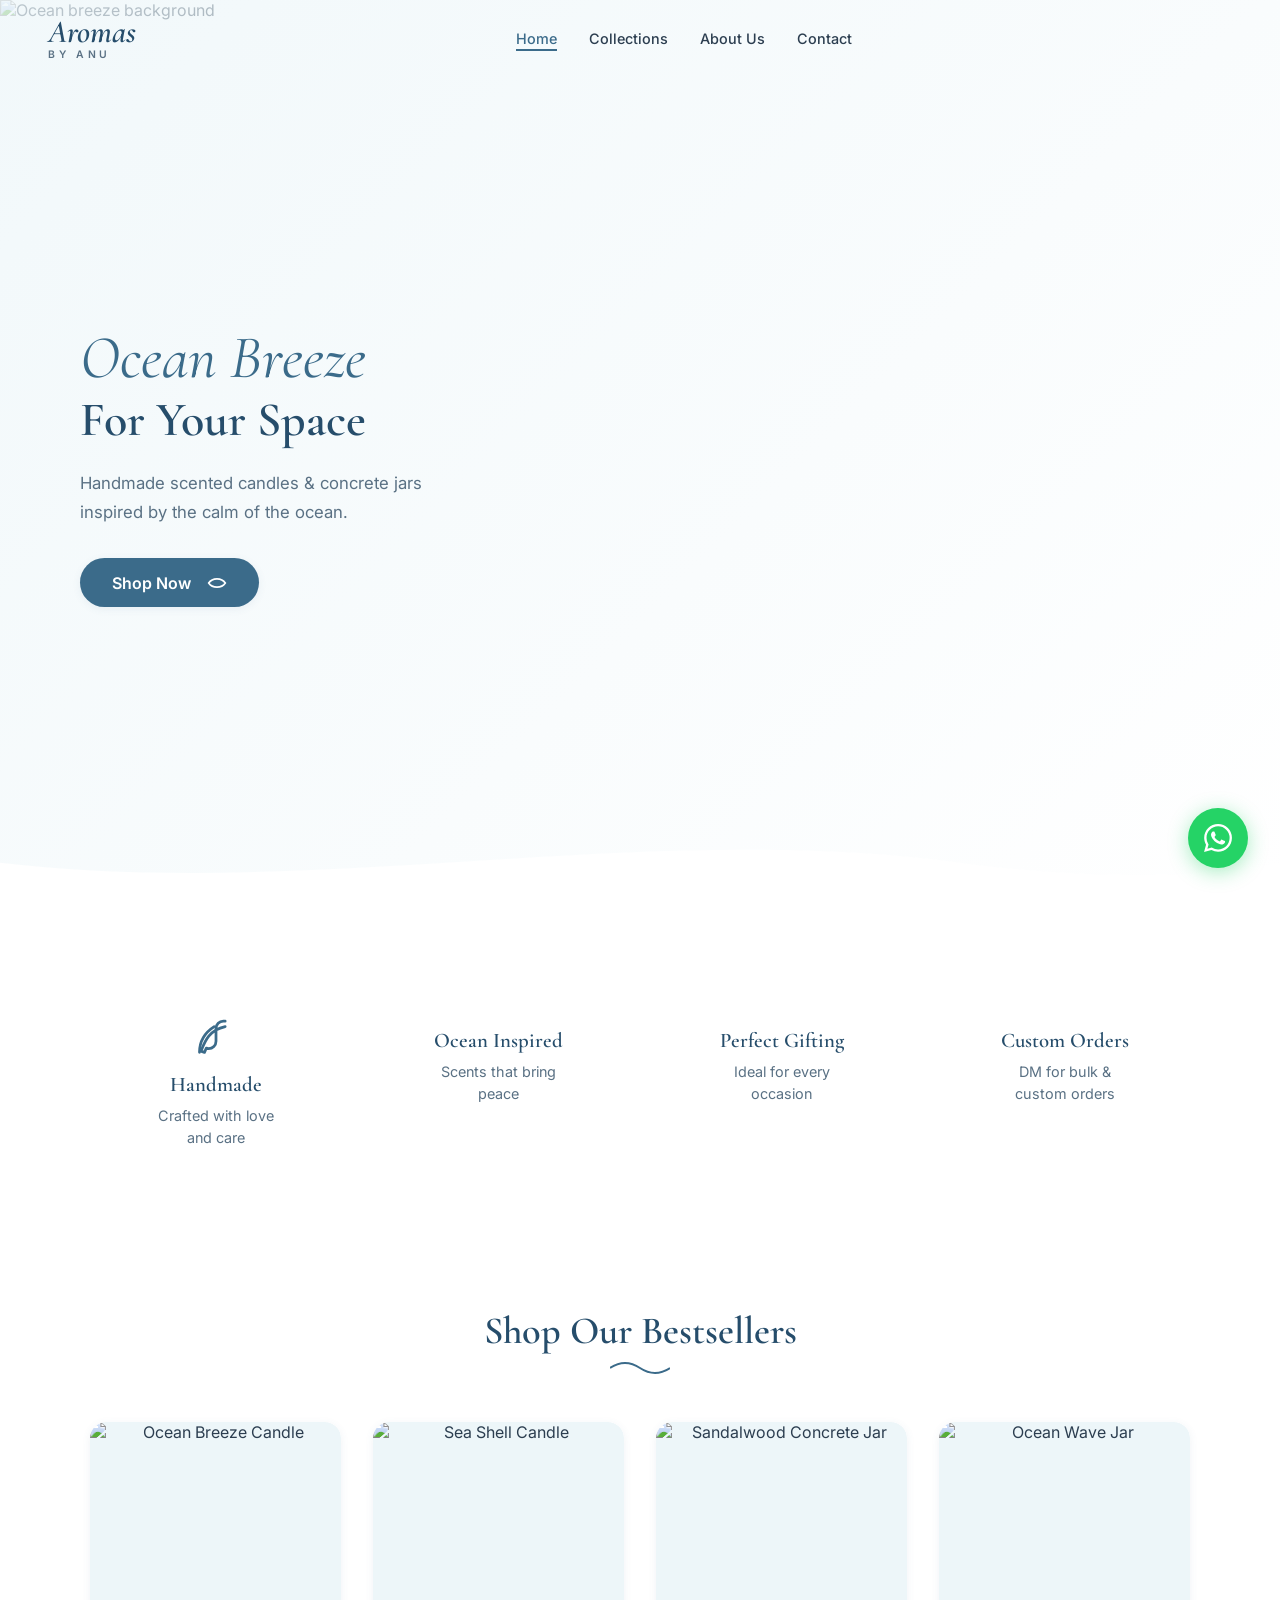
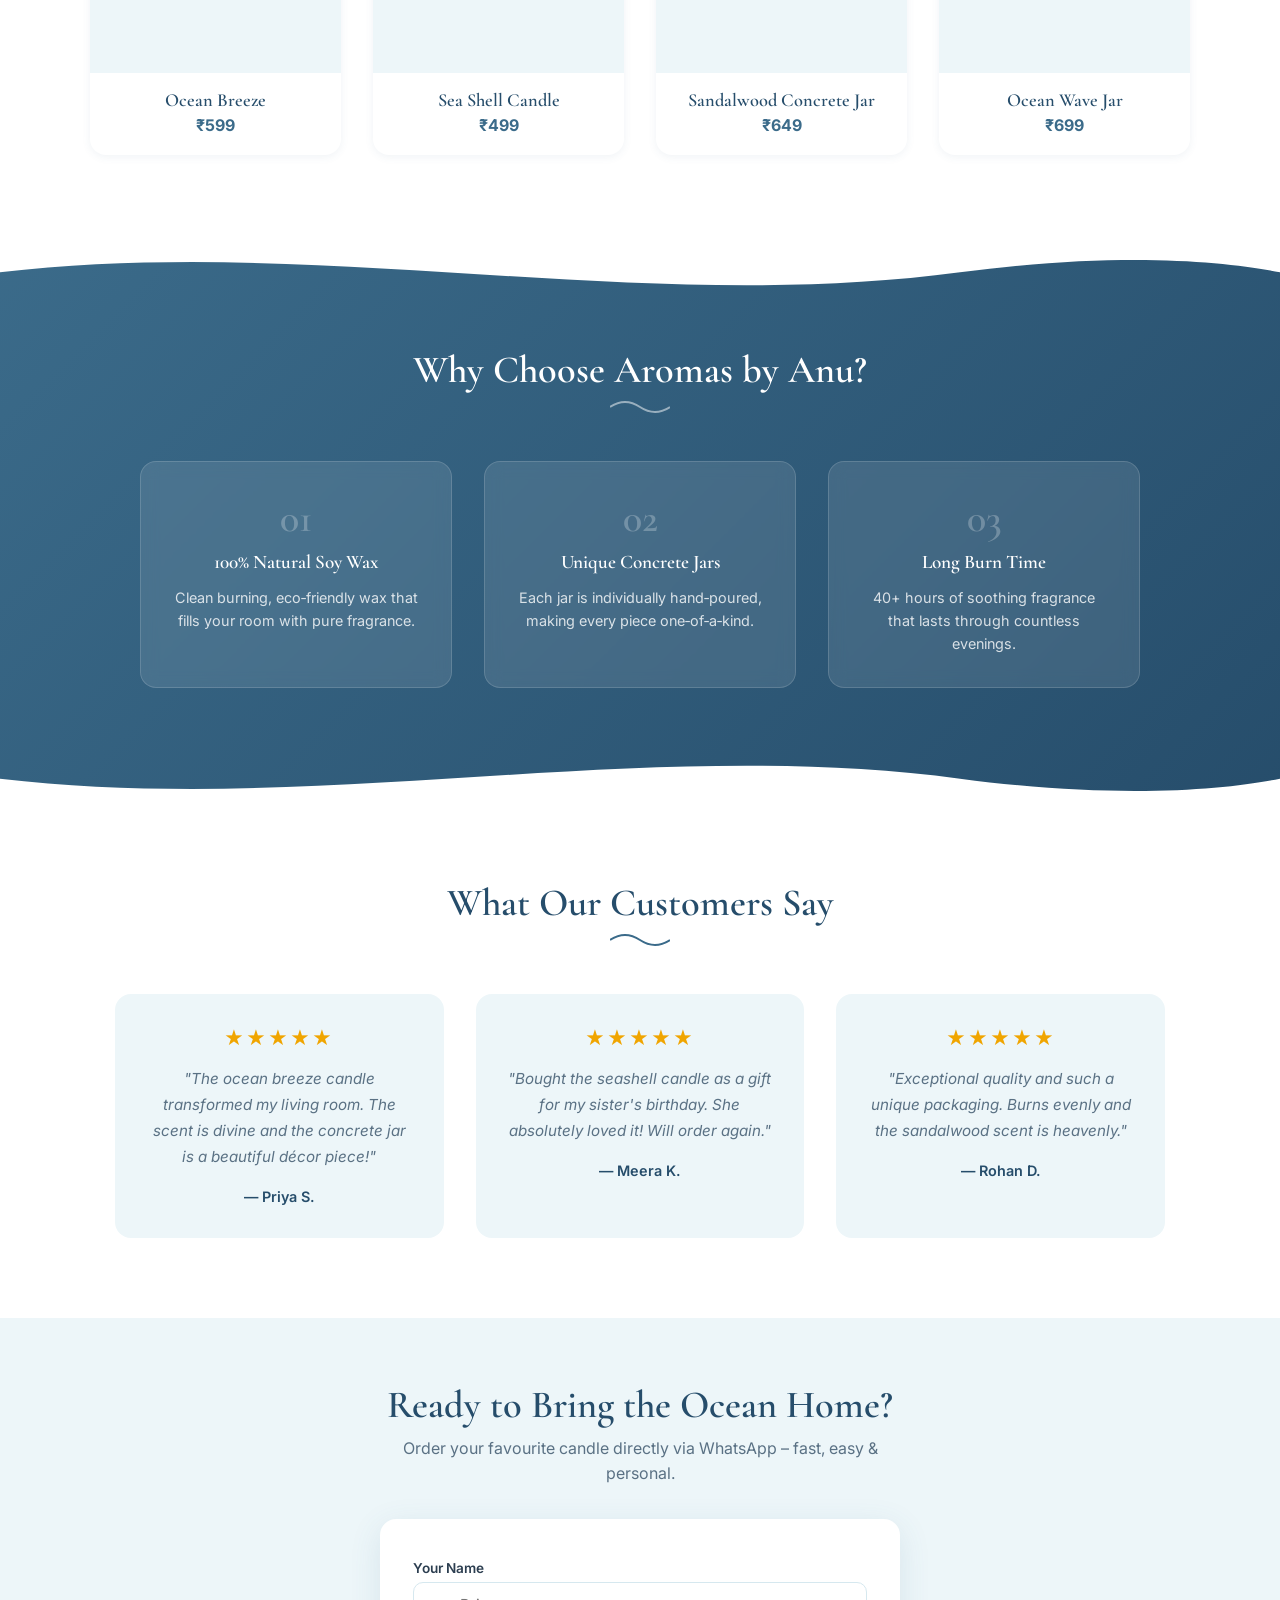
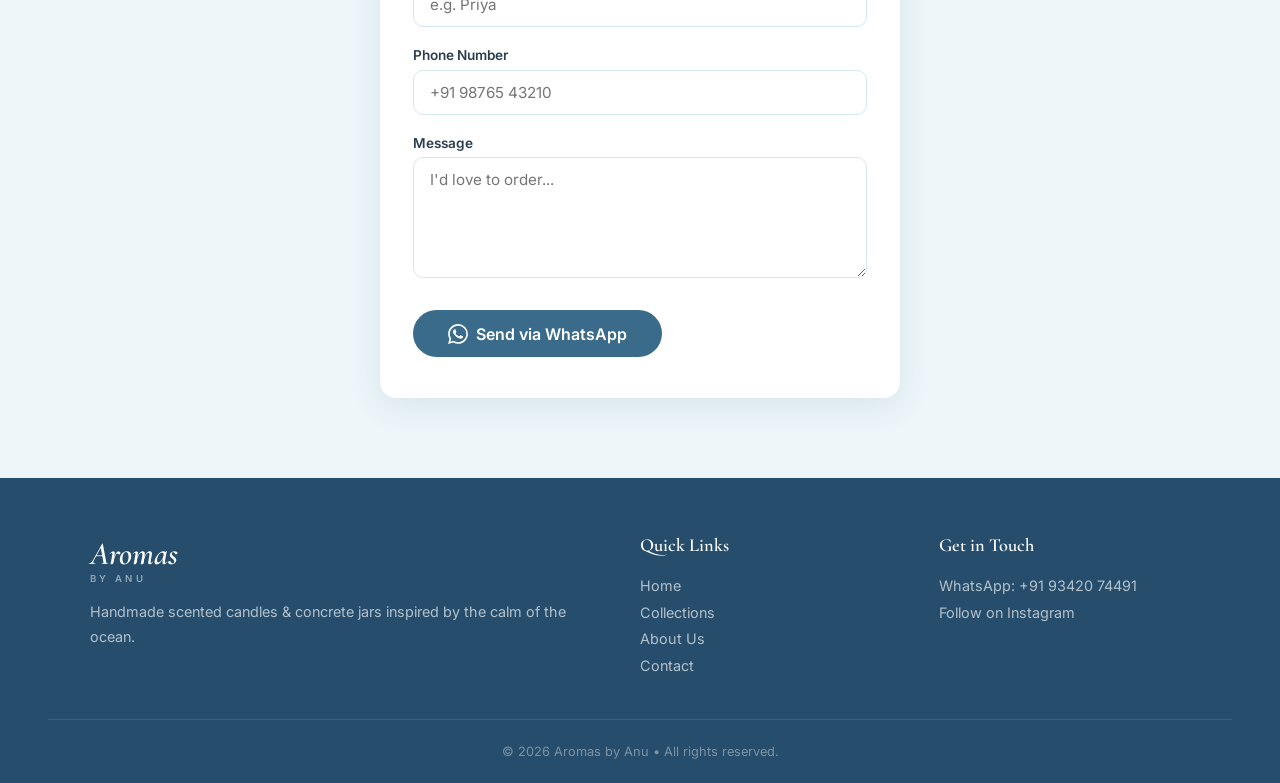
==== index.html @ ce74790a "Add files via upload" ====
<!DOCTYPE html>
<html lang="en">
<head>
  <meta charset="UTF-8" />
  <meta name="viewport" content="width=device-width, initial-scale=1.0" />
  <title>Aromas by Anu – Handmade Ocean‑Inspired Candles</title>
  <meta name="description" content="Handmade scented candles & concrete jars inspired by the calm of the ocean. Order via WhatsApp." />
  <link rel="preconnect" href="https://fonts.googleapis.com" />
  <link rel="preconnect" href="https://fonts.gstatic.com" crossorigin />
  <link href="https://fonts.googleapis.com/css2?family=Cormorant+Garamond:ital,wght@0,400;0,600;1,400;1,600&family=Inter:wght@300;400;500;600;700&display=swap" rel="stylesheet" />
  <link rel="stylesheet" href="styles.css" />
</head>
<body>

  <!-- ===== NAVBAR ===== -->
  <header class="navbar" id="navbar">
    <a href="index.html" class="brand">
      <span class="brand-name">Aromas</span>
      <span class="brand-sub">BY ANU</span>
    </a>
    <nav class="nav-links" id="navLinks">
      <a href="index.html" class="active">Home</a>
      <a href="collection.html">Collections</a>
      <a href="about.html">About Us</a>
      <a href="contact.html">Contact</a>
    </nav>
    <div class="nav-icons">
      <!-- Hamburger -->
      <button class="hamburger" id="hamburger" aria-label="Menu">
        <span></span><span></span><span></span>
      </button>
    </div>
  </header>

  <!-- ===== HERO ===== -->
  <section class="hero" id="hero">
    <div class="hero-bg">
      <img src="images/hero-bg.png" alt="Ocean breeze background" class="hero-bg-img" />
      <div class="hero-overlay"></div>
    </div>
    <div class="hero-content">
      <h1 class="hero-title">
        <span class="hero-script">Ocean Breeze</span>
        <span class="hero-bold">For Your Space</span>
      </h1>
      <p class="hero-subtitle">Handmade scented candles & concrete jars<br />inspired by the calm of the ocean.</p>
      <a href="https://wa.me/919342074491?text=Hi%20Anu!%20I%27d%20like%20to%20order%20candles%20🕯️" target="_blank" rel="noopener" class="btn btn-primary" id="heroShopBtn">
        Shop Now &nbsp;
        <svg width="20" height="20" viewBox="0 0 24 24" fill="none" stroke="currentColor" stroke-width="2"><path d="M2 12c2-3 5-5 10-5s8 2 10 5c-2 3-5 5-10 5s-8-2-10-5z"/></svg>
      </a>
    </div>
    <!-- Wave divider -->
    <div class="wave-divider">
      <svg viewBox="0 0 1440 120" preserveAspectRatio="none">
        <path d="M0,64 C360,120 720,0 1080,64 C1260,96 1380,80 1440,64 L1440,120 L0,120 Z" fill="#fff"/>
      </svg>
    </div>
  </section>

  <!-- ===== FEATURES ===== -->
  <section class="features" id="features">
    <div class="features-grid">
      <div class="feature-card" data-aos>
        <div class="feature-icon">
          <svg width="40" height="40" viewBox="0 0 24 24" fill="none" stroke="var(--color-primary)" stroke-width="1.5"><path d="M12 2C6.48 2 2 6 2 12s4.48 10 10 10 10-4 10-10S17.52 2 12 2z"/><path d="M8 14s1.5 2 4 2 4-2 4-2"/><path d="M9 9h.01M15 9h.01"/></svg>
          <!-- Leaf/handmade icon -->
          <svg width="44" height="44" viewBox="0 0 24 24" fill="none" stroke="var(--color-primary)" stroke-width="1.5" stroke-linecap="round" stroke-linejoin="round"><path d="M17 8C8 10 5.9 16.17 3.82 21.34L5.71 22l1-2.3A4.49 4.49 0 008 20a4 4 0 004-4V9a4 4 0 014-4h1"/><path d="M11 8C4.22 12.38 3 17.91 3 22"/></svg>
        </div>
        <h3>Handmade</h3>
        <p>Crafted with love<br />and care</p>
      </div>
      <div class="feature-card" data-aos>
        <div class="feature-icon">
          <svg width="44" height="44" viewBox="0 0 24 24" fill="none" stroke="var(--color-primary)" stroke-width="1.5" stroke-linecap="round" stroke-linejoin="round"><path d="M2 12h2c2 0 3-1 3-3s1-3 3-3 3 1 3 3-1 3-3 3h-2"/><path d="M22 12h-2c-2 0-3 1-3 3s-1 3-3 3-3-1-3-3 1-3 3-3h2"/></svg>
        </div>
        <h3>Ocean Inspired</h3>
        <p>Scents that bring<br />peace</p>
      </div>
      <div class="feature-card" data-aos>
        <div class="feature-icon">
          <svg width="44" height="44" viewBox="0 0 24 24" fill="none" stroke="var(--color-primary)" stroke-width="1.5" stroke-linecap="round" stroke-linejoin="round"><rect x="3" y="8" width="18" height="14" rx="2"/><path d="M12 8V5a2 2 0 00-2-2h0a2 2 0 00-2 2v0c0 1.1.9 2 2 2h4a2 2 0 002-2v0a2 2 0 00-2-2h0"/><line x1="12" y1="8" x2="12" y2="22"/></svg>
        </div>
        <h3>Perfect Gifting</h3>
        <p>Ideal for every<br />occasion</p>
      </div>
      <div class="feature-card" data-aos>
        <div class="feature-icon">
          <svg width="44" height="44" viewBox="0 0 24 24" fill="none" stroke="var(--color-primary)" stroke-width="1.5" stroke-linecap="round" stroke-linejoin="round"><path d="M20.84 4.61a5.5 5.5 0 00-7.78 0L12 5.67l-1.06-1.06a5.5 5.5 0 00-7.78 7.78l1.06 1.06L12 21.23l7.78-7.78 1.06-1.06a5.5 5.5 0 000-7.78z"/></svg>
        </div>
        <h3>Custom Orders</h3>
        <p>DM for bulk &<br />custom orders</p>
      </div>
    </div>
  </section>

  <!-- ===== BESTSELLERS ===== -->
  <section class="bestsellers" id="bestsellers">
    <h2 class="section-title">Shop Our Bestsellers</h2>
    <div class="section-wave">
      <svg width="60" height="20" viewBox="0 0 60 20"><path d="M0 10 Q15 0 30 10 Q45 20 60 10" fill="none" stroke="var(--color-primary)" stroke-width="2"/></svg>
    </div>
    <div class="products-grid">
      <a href="https://wa.me/919342074491?text=Hi!%20I%27d%20like%20to%20order%20the%20Ocean%20Breeze%20candle%20🌊" target="_blank" rel="noopener" class="product-card" data-aos>
        <div class="product-img-wrap">
          <img src="images/ocean-breeze.png" alt="Ocean Breeze Candle" loading="lazy" />
        </div>
        <h3>Ocean Breeze</h3>
        <p class="product-price">₹599</p>
      </a>
      <a href="https://wa.me/919342074491?text=Hi!%20I%27d%20like%20to%20order%20the%20Sea%20Shell%20Candle%20🐚" target="_blank" rel="noopener" class="product-card" data-aos>
        <div class="product-img-wrap">
          <img src="images/seashell.png" alt="Sea Shell Candle" loading="lazy" />
        </div>
        <h3>Sea Shell Candle</h3>
        <p class="product-price">₹499</p>
      </a>
      <a href="https://wa.me/919342074491?text=Hi!%20I%27d%20like%20to%20order%20the%20Sandalwood%20Concrete%20Jar%20🪵" target="_blank" rel="noopener" class="product-card" data-aos>
        <div class="product-img-wrap">
          <img src="images/sandalwood.png" alt="Sandalwood Concrete Jar" loading="lazy" />
        </div>
        <h3>Sandalwood Concrete Jar</h3>
        <p class="product-price">₹649</p>
      </a>
      <a href="https://wa.me/919342074491?text=Hi!%20I%27d%20like%20to%20order%20the%20Ocean%20Wave%20Jar%20🌀" target="_blank" rel="noopener" class="product-card" data-aos>
        <div class="product-img-wrap">
          <img src="images/ocean-wave.png" alt="Ocean Wave Jar" loading="lazy" />
        </div>
        <h3>Ocean Wave Jar</h3>
        <p class="product-price">₹699</p>
      </a>
    </div>
  </section>

  <!-- ===== WHY CHOOSE US ===== -->
  <section class="why-us" id="whyUs">
    <div class="wave-divider wave-top">
      <svg viewBox="0 0 1440 120" preserveAspectRatio="none">
        <path d="M0,56 C360,0 720,120 1080,56 C1260,24 1380,40 1440,56 L1440,0 L0,0 Z" fill="#fff"/>
      </svg>
    </div>
    <div class="why-us-inner">
      <h2 class="section-title light">Why Choose Aromas by Anu?</h2>
      <div class="section-wave light-wave">
        <svg width="60" height="20" viewBox="0 0 60 20"><path d="M0 10 Q15 0 30 10 Q45 20 60 10" fill="none" stroke="#fff" stroke-width="2"/></svg>
      </div>
      <div class="why-grid">
        <div class="why-card">
          <div class="why-number">01</div>
          <h3>100% Natural Soy Wax</h3>
          <p>Clean burning, eco‑friendly wax that fills your room with pure fragrance.</p>
        </div>
        <div class="why-card">
          <div class="why-number">02</div>
          <h3>Unique Concrete Jars</h3>
          <p>Each jar is individually hand‑poured, making every piece one‑of‑a‑kind.</p>
        </div>
        <div class="why-card">
          <div class="why-number">03</div>
          <h3>Long Burn Time</h3>
          <p>40+ hours of soothing fragrance that lasts through countless evenings.</p>
        </div>
      </div>
    </div>
    <div class="wave-divider wave-bottom">
      <svg viewBox="0 0 1440 120" preserveAspectRatio="none">
        <path d="M0,64 C360,120 720,0 1080,64 C1260,96 1380,80 1440,64 L1440,120 L0,120 Z" fill="#fff"/>
      </svg>
    </div>
  </section>

  <!-- ===== TESTIMONIALS ===== -->
  <section class="testimonials" id="testimonials">
    <h2 class="section-title">What Our Customers Say</h2>
    <div class="section-wave">
      <svg width="60" height="20" viewBox="0 0 60 20"><path d="M0 10 Q15 0 30 10 Q45 20 60 10" fill="none" stroke="var(--color-primary)" stroke-width="2"/></svg>
    </div>
    <div class="testimonials-grid">
      <div class="testimonial-card" data-aos>
        <div class="stars">★★★★★</div>
        <p>"The ocean breeze candle transformed my living room. The scent is divine and the concrete jar is a beautiful décor piece!"</p>
        <span class="reviewer">— Priya S.</span>
      </div>
      <div class="testimonial-card" data-aos>
        <div class="stars">★★★★★</div>
        <p>"Bought the seashell candle as a gift for my sister's birthday. She absolutely loved it! Will order again."</p>
        <span class="reviewer">— Meera K.</span>
      </div>
      <div class="testimonial-card" data-aos>
        <div class="stars">★★★★★</div>
        <p>"Exceptional quality and such a unique packaging. Burns evenly and the sandalwood scent is heavenly."</p>
        <span class="reviewer">— Rohan D.</span>
      </div>
    </div>
  </section>

  <!-- ===== SEND A MESSAGE ===== -->
  <section class="home-contact" id="homeContact">
    <div class="home-contact-inner">
      <div class="home-contact-header">
        <h2 class="section-title">Ready to Bring the Ocean Home?</h2>
        <p class="home-contact-subtitle">Order your favourite candle directly via WhatsApp – fast, easy & personal.</p>
      </div>
      <div class="home-contact-card">
        <form id="homeContactForm" class="home-contact-form">
          <div class="form-group">
            <label for="homeName">Your Name</label>
            <input type="text" id="homeName" placeholder="e.g. Priya" required />
          </div>
          <div class="form-group">
            <label for="homePhone">Phone Number</label>
            <input type="tel" id="homePhone" placeholder="+91 98765 43210" />
          </div>
          <div class="form-group">
            <label for="homeMessage">Message</label>
            <textarea id="homeMessage" placeholder="I'd love to order..." rows="5" required></textarea>
          </div>
          <button type="submit" class="btn btn-send-wa">
            <svg width="20" height="20" viewBox="0 0 24 24" fill="currentColor"><path d="M17.472 14.382c-.297-.149-1.758-.867-2.03-.967-.273-.099-.471-.148-.67.15-.197.297-.767.966-.94 1.164-.173.199-.347.223-.644.075-.297-.15-1.255-.463-2.39-1.475-.883-.788-1.48-1.761-1.653-2.059-.173-.297-.018-.458.13-.606.134-.133.298-.347.446-.52.149-.174.198-.298.298-.497.099-.198.05-.371-.025-.52-.075-.149-.669-1.612-.916-2.207-.242-.579-.487-.5-.669-.51-.173-.008-.371-.01-.57-.01-.198 0-.52.074-.792.372-.272.297-1.04 1.016-1.04 2.479 0 1.462 1.065 2.875 1.213 3.074.149.198 2.096 3.2 5.077 4.487.709.306 1.262.489 1.694.625.712.227 1.36.195 1.871.118.571-.085 1.758-.719 2.006-1.413.248-.694.248-1.289.173-1.413-.074-.124-.272-.198-.57-.347m-5.421 7.403h-.004a9.87 9.87 0 01-5.031-1.378l-.361-.214-3.741.982.998-3.648-.235-.374a9.86 9.86 0 01-1.51-5.26c.001-5.45 4.436-9.884 9.888-9.884 2.64 0 5.122 1.03 6.988 2.898a9.825 9.825 0 012.893 6.994c-.003 5.45-4.437 9.884-9.885 9.884m8.413-18.297A11.815 11.815 0 0012.05 0C5.495 0 .16 5.335.157 11.892c0 2.096.547 4.142 1.588 5.945L.057 24l6.305-1.654a11.882 11.882 0 005.683 1.448h.005c6.554 0 11.89-5.335 11.893-11.893a11.821 11.821 0 00-3.48-8.413z"/></svg>
            Send via WhatsApp
          </button>
        </form>
      </div>
    </div>
  </section>

  <!-- ===== FOOTER ===== -->
  <footer class="site-footer" id="footer">
    <div class="footer-grid">
      <div class="footer-col">
        <span class="footer-brand">Aromas</span>
        <span class="footer-brand-sub">BY ANU</span>
        <p class="footer-about">Handmade scented candles & concrete jars inspired by the calm of the ocean.</p>
      </div>
      <div class="footer-col">
        <h4>Quick Links</h4>
        <a href="index.html">Home</a>
        <a href="collection.html">Collections</a>
        <a href="about.html">About Us</a>
        <a href="contact.html">Contact</a>
      </div>
      <div class="footer-col">
        <h4>Get in Touch</h4>
        <a href="https://wa.me/919342074491" target="_blank" rel="noopener">WhatsApp: +91 93420 74491</a>
        <a href="https://instagram.com/" target="_blank" rel="noopener">Follow on Instagram</a>
      </div>
    </div>
    <div class="footer-bottom">
      <p>© 2026 Aromas by Anu • All rights reserved.</p>
    </div>
  </footer>

  <!-- Floating WhatsApp Button -->
  <a href="https://wa.me/919342074491?text=Hi%20Anu!%20I%27m%20interested%20in%20your%20candles%20🕯️" target="_blank" rel="noopener" class="fab-whatsapp" id="fabWhatsapp" aria-label="Chat on WhatsApp">
    <svg width="28" height="28" viewBox="0 0 24 24" fill="#fff"><path d="M17.472 14.382c-.297-.149-1.758-.867-2.03-.967-.273-.099-.471-.148-.67.15-.197.297-.767.966-.94 1.164-.173.199-.347.223-.644.075-.297-.15-1.255-.463-2.39-1.475-.883-.788-1.48-1.761-1.653-2.059-.173-.297-.018-.458.13-.606.134-.133.298-.347.446-.52.149-.174.198-.298.298-.497.099-.198.05-.371-.025-.52-.075-.149-.669-1.612-.916-2.207-.242-.579-.487-.5-.669-.51-.173-.008-.371-.01-.57-.01-.198 0-.52.074-.792.372-.272.297-1.04 1.016-1.04 2.479 0 1.462 1.065 2.875 1.213 3.074.149.198 2.096 3.2 5.077 4.487.709.306 1.262.489 1.694.625.712.227 1.36.195 1.871.118.571-.085 1.758-.719 2.006-1.413.248-.694.248-1.289.173-1.413-.074-.124-.272-.198-.57-.347m-5.421 7.403h-.004a9.87 9.87 0 01-5.031-1.378l-.361-.214-3.741.982.998-3.648-.235-.374a9.86 9.86 0 01-1.51-5.26c.001-5.45 4.436-9.884 9.888-9.884 2.64 0 5.122 1.03 6.988 2.898a9.825 9.825 0 012.893 6.994c-.003 5.45-4.437 9.884-9.885 9.884m8.413-18.297A11.815 11.815 0 0012.05 0C5.495 0 .16 5.335.157 11.892c0 2.096.547 4.142 1.588 5.945L.057 24l6.305-1.654a11.882 11.882 0 005.683 1.448h.005c6.554 0 11.89-5.335 11.893-11.893a11.821 11.821 0 00-3.48-8.413z"/></svg>
  </a>

  <script src="script.js"></script>
</body>
</html>
---- styles.css ----
/* ============================================================
   Aromas by Anu – Ocean Theme Design System
   ============================================================ */

/* ---------- Google Fonts ---------- */
@import url('https://fonts.googleapis.com/css2?family=Cormorant+Garamond:ital,wght@0,400;0,600;1,400;1,600&family=Inter:wght@300;400;500;600;700&display=swap');

/* ---------- Design Tokens ---------- */
:root {
  --color-primary: #3b6b8a;
  --color-primary-dark: #264d6b;
  --color-accent: #83c5be;
  --color-sand: #edf6f9;
  --color-sand-dark: #d6e8ef;
  --color-text: #2c3e50;
  --color-text-light: #5a7184;
  --color-white: #ffffff;
  --color-whatsapp: #25D366;
  --color-whatsapp-hover: #1ebe5d;
  --glass-bg: rgba(255, 255, 255, 0.75);
  --glass-border: rgba(255, 255, 255, 0.4);
  --shadow-sm: 0 2px 8px rgba(59, 107, 138, 0.08);
  --shadow-md: 0 8px 32px rgba(59, 107, 138, 0.12);
  --shadow-lg: 0 16px 48px rgba(59, 107, 138, 0.18);
  --font-heading: 'Cormorant Garamond', Georgia, serif;
  --font-body: 'Inter', -apple-system, sans-serif;
  --radius: 16px;
  --radius-sm: 10px;
  --transition: 0.35s cubic-bezier(0.4, 0, 0.2, 1);
}

/* ---------- Reset ---------- */
*, *::before, *::after {
  margin: 0;
  padding: 0;
  box-sizing: border-box;
}

html {
  scroll-behavior: smooth;
  font-size: 16px;
}

body {
  font-family: var(--font-body);
  color: var(--color-text);
  background: var(--color-white);
  overflow-x: hidden;
  -webkit-font-smoothing: antialiased;
}

img {
  max-width: 100%;
  display: block;
}

a {
  text-decoration: none;
  color: inherit;
}

/* ---------- Utility ---------- */
.section-title {
  font-family: var(--font-heading);
  font-size: 2.4rem;
  font-weight: 600;
  text-align: center;
  color: var(--color-primary-dark);
  margin-bottom: 0.25rem;
}

.section-title.light {
  color: var(--color-white);
}

.section-wave {
  text-align: center;
  margin-bottom: 2.5rem;
}

/* ---------- Buttons ---------- */
.btn {
  display: inline-flex;
  align-items: center;
  justify-content: center;
  gap: 0.5rem;
  padding: 0.9rem 2rem;
  font-family: var(--font-body);
  font-size: 1rem;
  font-weight: 600;
  border: none;
  border-radius: 50px;
  cursor: pointer;
  transition: var(--transition);
  text-decoration: none;
}

.btn-primary {
  background: var(--color-primary);
  color: var(--color-white);
  box-shadow: var(--shadow-sm);
}

.btn-primary:hover {
  background: var(--color-primary-dark);
  transform: translateY(-2px);
  box-shadow: var(--shadow-md);
}

.btn-whatsapp {
  background: var(--color-whatsapp);
  color: var(--color-white);
  font-size: 1.1rem;
  padding: 1rem 2.5rem;
  box-shadow: 0 4px 20px rgba(37, 211, 102, 0.35);
}

.btn-whatsapp:hover {
  background: var(--color-whatsapp-hover);
  transform: translateY(-3px) scale(1.02);
  box-shadow: 0 8px 30px rgba(37, 211, 102, 0.45);
}

/* ============================================================
   NAVBAR
   ============================================================ */
.navbar {
  position: fixed;
  top: 0;
  left: 0;
  width: 100%;
  z-index: 1000;
  display: flex;
  align-items: center;
  justify-content: space-between;
  padding: 1rem 3rem;
  transition: background 0.4s ease, box-shadow 0.4s ease;
}

.navbar.scrolled {
  background: rgba(255, 255, 255, 0.92);
  backdrop-filter: blur(12px);
  box-shadow: var(--shadow-sm);
}

.brand {
  display: flex;
  flex-direction: column;
  line-height: 1;
}

.brand-name {
  font-family: var(--font-heading);
  font-size: 2rem;
  font-style: italic;
  font-weight: 600;
  color: var(--color-primary-dark);
}

.brand-sub {
  font-family: var(--font-body);
  font-size: 0.65rem;
  letter-spacing: 0.35em;
  font-weight: 600;
  color: var(--color-text-light);
  margin-top: 2px;
}

.nav-links {
  display: flex;
  gap: 2rem;
}

.nav-links a {
  font-size: 0.9rem;
  font-weight: 500;
  color: var(--color-text);
  position: relative;
  transition: color var(--transition);
}

.nav-links a::after {
  content: '';
  position: absolute;
  bottom: -4px;
  left: 0;
  width: 0;
  height: 2px;
  background: var(--color-primary);
  transition: width var(--transition);
}

.nav-links a:hover,
.nav-links a.active {
  color: var(--color-primary);
}

.nav-links a:hover::after,
.nav-links a.active::after {
  width: 100%;
}

.nav-icons {
  display: flex;
  align-items: center;
  gap: 1rem;
}

.nav-icon {
  color: var(--color-text);
  transition: color var(--transition);
}

.nav-icon:hover {
  color: var(--color-whatsapp);
}

/* Hamburger */
.hamburger {
  display: none;
  flex-direction: column;
  gap: 5px;
  background: none;
  border: none;
  cursor: pointer;
  padding: 4px;
}

.hamburger span {
  display: block;
  width: 24px;
  height: 2px;
  background: var(--color-text);
  border-radius: 2px;
  transition: var(--transition);
}

/* ============================================================
   HERO
   ============================================================ */
.hero {
  position: relative;
  width: 100%;
  min-height: 100vh;
  display: flex;
  align-items: center;
  overflow: hidden;
}

.hero-bg {
  position: absolute;
  inset: 0;
  z-index: 0;
}

.hero-bg-img {
  width: 100%;
  height: 100%;
  object-fit: cover;
  object-position: center;
}

.hero-overlay {
  position: absolute;
  inset: 0;
  background: linear-gradient(
    135deg,
    rgba(237, 246, 249, 0.75) 0%,
    rgba(237, 246, 249, 0.4) 50%,
    rgba(255, 255, 255, 0.1) 100%
  );
}

.hero-content {
  position: relative;
  z-index: 2;
  padding: 6rem 3rem 4rem 5rem;
  max-width: 600px;
  animation: heroFadeIn 1.2s ease-out;
}

.hero-title {
  display: flex;
  flex-direction: column;
  margin-bottom: 1.25rem;
}

.hero-script {
  font-family: var(--font-heading);
  font-style: italic;
  font-weight: 400;
  font-size: 3.8rem;
  color: var(--color-primary);
  line-height: 1.1;
}

.hero-bold {
  font-family: var(--font-heading);
  font-weight: 600;
  font-size: 3rem;
  color: var(--color-primary-dark);
  line-height: 1.2;
}

.hero-subtitle {
  font-size: 1.05rem;
  color: var(--color-text-light);
  line-height: 1.7;
  margin-bottom: 2rem;
}

/* Wave Divider */
.wave-divider {
  position: absolute;
  bottom: 0;
  left: 0;
  width: 100%;
  line-height: 0;
  z-index: 3;
}

.wave-divider svg {
  width: 100%;
  height: 80px;
}

/* ============================================================
   FEATURES
   ============================================================ */
.features {
  padding: 5rem 2rem 4rem;
  background: var(--color-white);
}

.features-grid {
  display: grid;
  grid-template-columns: repeat(4, 1fr);
  gap: 2rem;
  max-width: 1100px;
  margin: 0 auto;
}

.feature-card {
  text-align: center;
  padding: 2rem 1.5rem;
  border-radius: var(--radius);
  transition: var(--transition);
  opacity: 0;
  transform: translateY(30px);
}

.feature-card.visible {
  opacity: 1;
  transform: translateY(0);
}

.feature-card:hover {
  background: var(--color-sand);
  box-shadow: var(--shadow-sm);
  transform: translateY(-4px);
}

.feature-icon {
  margin-bottom: 1rem;
  display: flex;
  justify-content: center;
}

.feature-icon svg:first-child {
  display: none;
}

.feature-card h3 {
  font-family: var(--font-heading);
  font-size: 1.3rem;
  font-weight: 600;
  color: var(--color-primary-dark);
  margin-bottom: 0.5rem;
}

.feature-card p {
  font-size: 0.9rem;
  color: var(--color-text-light);
  line-height: 1.5;
}

/* ============================================================
   BESTSELLERS
   ============================================================ */
.bestsellers {
  padding: 4rem 2rem 5rem;
  background: var(--color-white);
}

.products-grid {
  display: grid;
  grid-template-columns: repeat(4, 1fr);
  gap: 2rem;
  max-width: 1100px;
  margin: 0 auto;
}

.product-card {
  background: var(--color-white);
  border-radius: var(--radius);
  overflow: hidden;
  box-shadow: var(--shadow-sm);
  transition: var(--transition);
  text-align: center;
  display: block;
  opacity: 0;
  transform: translateY(30px);
}

.product-card.visible {
  opacity: 1;
  transform: translateY(0);
}

.product-card:hover {
  transform: translateY(-8px);
  box-shadow: var(--shadow-lg);
}

.product-img-wrap {
  width: 100%;
  aspect-ratio: 1;
  overflow: hidden;
  background: var(--color-sand);
  border-radius: var(--radius) var(--radius) 0 0;
}

.product-img-wrap img {
  width: 100%;
  height: 100%;
  object-fit: cover;
  transition: transform 0.5s ease;
}

.product-card:hover .product-img-wrap img {
  transform: scale(1.08);
}

.product-card h3 {
  font-family: var(--font-heading);
  font-size: 1.15rem;
  font-weight: 600;
  color: var(--color-primary-dark);
  padding: 1rem 0.75rem 0.25rem;
}

.product-price {
  font-size: 1rem;
  font-weight: 700;
  color: var(--color-primary);
  padding-bottom: 1.25rem;
}

/* ============================================================
   WHY CHOOSE US
   ============================================================ */
.why-us {
  position: relative;
  background: linear-gradient(135deg, var(--color-primary) 0%, var(--color-primary-dark) 100%);
  padding: 0;
}

.wave-top svg,
.wave-bottom svg {
  width: 100%;
  height: 80px;
}

.wave-top {
  position: relative;
  line-height: 0;
}

.wave-bottom {
  position: relative;
  line-height: 0;
}

.why-us-inner {
  padding: 2rem 2rem 3rem;
}

.light-wave svg path {
  stroke: rgba(255, 255, 255, 0.5);
}

.why-grid {
  display: grid;
  grid-template-columns: repeat(3, 1fr);
  gap: 2rem;
  max-width: 1000px;
  margin: 0 auto;
}

.why-card {
  background: rgba(255, 255, 255, 0.1);
  backdrop-filter: blur(8px);
  border: 1px solid rgba(255, 255, 255, 0.15);
  border-radius: var(--radius);
  padding: 2rem;
  text-align: center;
  transition: var(--transition);
}

.why-card:hover {
  background: rgba(255, 255, 255, 0.18);
  transform: translateY(-4px);
}

.why-number {
  font-family: var(--font-heading);
  font-size: 2.5rem;
  font-weight: 600;
  color: rgba(255, 255, 255, 0.25);
  margin-bottom: 0.5rem;
}

.why-card h3 {
  font-family: var(--font-heading);
  font-size: 1.2rem;
  font-weight: 600;
  color: var(--color-white);
  margin-bottom: 0.75rem;
}

.why-card p {
  font-size: 0.9rem;
  color: rgba(255, 255, 255, 0.8);
  line-height: 1.6;
}

/* ============================================================
   TESTIMONIALS
   ============================================================ */
.testimonials {
  padding: 4rem 2rem 5rem;
  background: var(--color-white);
}

.testimonials-grid {
  display: grid;
  grid-template-columns: repeat(3, 1fr);
  gap: 2rem;
  max-width: 1050px;
  margin: 0 auto;
}

.testimonial-card {
  background: var(--color-sand);
  border-radius: var(--radius);
  padding: 2rem;
  text-align: center;
  transition: var(--transition);
  opacity: 0;
  transform: translateY(30px);
}

.testimonial-card.visible {
  opacity: 1;
  transform: translateY(0);
}

.testimonial-card:hover {
  box-shadow: var(--shadow-md);
  transform: translateY(-4px);
}

.stars {
  color: #f0a500;
  font-size: 1.2rem;
  margin-bottom: 1rem;
  letter-spacing: 2px;
}

.testimonial-card p {
  font-size: 0.95rem;
  color: var(--color-text-light);
  line-height: 1.7;
  font-style: italic;
  margin-bottom: 1rem;
}

.reviewer {
  font-weight: 600;
  color: var(--color-primary-dark);
  font-size: 0.9rem;
}

/* ============================================================
   HOME CONTACT (Send a Message)
   ============================================================ */
.home-contact {
  padding: 4rem 2rem 5rem;
  background: var(--color-sand);
}

.home-contact-inner {
  max-width: 520px;
  margin: 0 auto;
}

.home-contact-card {
  background: var(--color-white);
  border-radius: var(--radius);
  padding: 2.5rem 2rem;
  box-shadow: var(--shadow-md);
  border: 1px solid var(--glass-border);
}

.home-contact-header {
  text-align: center;
  margin-bottom: 2rem;
}

.home-contact-header .section-title {
  margin-bottom: 0.5rem;
}

.home-contact-subtitle {
  font-size: 1rem;
  color: var(--color-text-light);
  line-height: 1.6;
}

.home-contact-form .form-group {
  margin-bottom: 1.25rem;
}

.home-contact-form .form-group label {
  display: block;
  font-size: 0.85rem;
  font-weight: 600;
  color: var(--color-text);
  margin-bottom: 0.4rem;
}

.home-contact-form .form-group input,
.home-contact-form .form-group textarea {
  width: 100%;
  padding: 0.75rem 1rem;
  border: 1px solid var(--color-sand-dark);
  border-radius: var(--radius-sm);
  font-family: var(--font-body);
  font-size: 0.95rem;
  background: var(--color-white);
  transition: border var(--transition);
  outline: none;
}

.home-contact-form .form-group input:focus,
.home-contact-form .form-group textarea:focus {
  border-color: var(--color-primary);
}

.home-contact-form .form-group textarea {
  resize: vertical;
  min-height: 120px;
}

.btn-send-wa {
  display: inline-flex;
  align-items: center;
  justify-content: center;
  gap: 0.5rem;
  background: var(--color-primary);
  color: var(--color-white);
  font-size: 1rem;
  font-weight: 600;
  padding: 0.85rem 2.2rem;
  border: none;
  border-radius: 50px;
  cursor: pointer;
  transition: var(--transition);
  margin-top: 0.5rem;
}

.btn-send-wa:hover {
  background: var(--color-primary-dark);
  transform: translateY(-2px);
  box-shadow: var(--shadow-md);
}

.btn-send-wa svg {
  flex-shrink: 0;
}

/* ============================================================
   CTA BANNER
   ============================================================ */
.cta-banner {
  background: linear-gradient(135deg, var(--color-sand) 0%, var(--color-sand-dark) 100%);
  padding: 5rem 2rem;
  text-align: center;
}

.cta-content h2 {
  font-family: var(--font-heading);
  font-size: 2.5rem;
  font-weight: 600;
  color: var(--color-primary-dark);
  margin-bottom: 0.75rem;
}

.cta-content p {
  font-size: 1.1rem;
  color: var(--color-text-light);
  margin-bottom: 2rem;
}

/* ============================================================
   FOOTER
   ============================================================ */
.site-footer {
  background: var(--color-primary-dark);
  color: rgba(255, 255, 255, 0.85);
  padding: 3.5rem 3rem 1.5rem;
}

.footer-grid {
  display: grid;
  grid-template-columns: 2fr 1fr 1fr;
  gap: 3rem;
  max-width: 1100px;
  margin: 0 auto 2.5rem;
}

.footer-brand {
  font-family: var(--font-heading);
  font-size: 2rem;
  font-style: italic;
  font-weight: 600;
  color: var(--color-white);
  display: block;
}

.footer-brand-sub {
  font-size: 0.6rem;
  letter-spacing: 0.35em;
  font-weight: 600;
  color: rgba(255, 255, 255, 0.5);
  display: block;
  margin-bottom: 1rem;
}

.footer-about {
  font-size: 0.9rem;
  line-height: 1.7;
  color: rgba(255, 255, 255, 0.65);
}

.footer-col h4 {
  font-family: var(--font-heading);
  font-size: 1.15rem;
  font-weight: 600;
  color: var(--color-white);
  margin-bottom: 1rem;
}

.footer-col a {
  display: block;
  font-size: 0.9rem;
  color: rgba(255, 255, 255, 0.65);
  padding: 0.3rem 0;
  transition: color var(--transition);
}

.footer-col a:hover {
  color: var(--color-accent);
}

.footer-bottom {
  border-top: 1px solid rgba(255, 255, 255, 0.1);
  padding-top: 1.5rem;
  text-align: center;
  font-size: 0.8rem;
  color: rgba(255, 255, 255, 0.4);
}

/* ============================================================
   FLOATING WHATSAPP
   ============================================================ */
.fab-whatsapp {
  position: fixed;
  bottom: 2rem;
  right: 2rem;
  width: 60px;
  height: 60px;
  border-radius: 50%;
  background: var(--color-whatsapp);
  display: flex;
  align-items: center;
  justify-content: center;
  box-shadow: 0 4px 20px rgba(37, 211, 102, 0.4);
  z-index: 999;
  transition: var(--transition);
  animation: fabPulse 2s infinite;
}

.fab-whatsapp:hover {
  transform: scale(1.1);
  box-shadow: 0 6px 28px rgba(37, 211, 102, 0.55);
}

@keyframes fabPulse {
  0%, 100% { box-shadow: 0 4px 20px rgba(37, 211, 102, 0.4); }
  50% { box-shadow: 0 4px 30px rgba(37, 211, 102, 0.7); }
}

/* ============================================================
   ANIMATIONS
   ============================================================ */
@keyframes heroFadeIn {
  from {
    opacity: 0;
    transform: translateY(40px);
  }
  to {
    opacity: 1;
    transform: translateY(0);
  }
}

/* ============================================================
   PAGE-LEVEL STYLES (About, Collection, Contact)
   ============================================================ */
.page-hero {
  position: relative;
  min-height: 50vh;
  display: flex;
  align-items: center;
  justify-content: center;
  text-align: center;
  overflow: hidden;
  background: linear-gradient(135deg, var(--color-sand) 0%, var(--color-sand-dark) 100%);
}

.page-hero-overlay {
  position: absolute;
  inset: 0;
  background: url('images/hero-bg.png') center / cover no-repeat;
  opacity: 0.25;
}

.page-hero-content {
  position: relative;
  z-index: 2;
  padding: 8rem 2rem 4rem;
}

.page-hero-content h1 {
  font-family: var(--font-heading);
  font-size: 3rem;
  font-weight: 600;
  color: var(--color-primary-dark);
  margin-bottom: 0.5rem;
}

.page-hero-content p {
  font-size: 1.1rem;
  color: var(--color-text-light);
}

/* About Page */
.about-section {
  padding: 5rem 2rem;
  max-width: 900px;
  margin: 0 auto;
}

.about-section h2 {
  font-family: var(--font-heading);
  font-size: 2rem;
  font-weight: 600;
  color: var(--color-primary-dark);
  margin-bottom: 1rem;
}

.about-section p {
  font-size: 1rem;
  color: var(--color-text-light);
  line-height: 1.8;
  margin-bottom: 1.5rem;
}

.about-values {
  display: grid;
  grid-template-columns: repeat(3, 1fr);
  gap: 2rem;
  margin-top: 3rem;
}

.about-value-card {
  background: var(--color-sand);
  border-radius: var(--radius);
  padding: 2rem;
  text-align: center;
  transition: var(--transition);
}

.about-value-card:hover {
  box-shadow: var(--shadow-md);
  transform: translateY(-4px);
}

.about-value-card h3 {
  font-family: var(--font-heading);
  font-size: 1.2rem;
  font-weight: 600;
  color: var(--color-primary-dark);
  margin-bottom: 0.5rem;
}

.about-value-card p {
  font-size: 0.9rem;
  color: var(--color-text-light);
  margin-bottom: 0;
}

/* Collection Page */
.collection-section {
  padding: 4rem 2rem 5rem;
  max-width: 1200px;
  margin: 0 auto;
}

.collection-grid {
  display: grid;
  grid-template-columns: repeat(3, 1fr);
  gap: 2.5rem;
}

.collection-card {
  background: var(--color-white);
  border-radius: var(--radius);
  overflow: hidden;
  box-shadow: var(--shadow-sm);
  transition: var(--transition);
  display: block;
}

.collection-card:hover {
  transform: translateY(-8px);
  box-shadow: var(--shadow-lg);
}

.collection-card .product-img-wrap {
  border-radius: var(--radius) var(--radius) 0 0;
}

.collection-card-body {
  padding: 1.5rem;
}

.collection-card-body h3 {
  font-family: var(--font-heading);
  font-size: 1.3rem;
  font-weight: 600;
  color: var(--color-primary-dark);
  margin-bottom: 0.25rem;
}

.collection-card-body .product-price {
  margin-bottom: 0.5rem;
}

.collection-card-body p {
  font-size: 0.88rem;
  color: var(--color-text-light);
  line-height: 1.6;
  margin-bottom: 1rem;
}

.btn-order {
  display: inline-flex;
  align-items: center;
  gap: 0.4rem;
  background: var(--color-whatsapp);
  color: var(--color-white);
  font-size: 0.85rem;
  font-weight: 600;
  padding: 0.6rem 1.4rem;
  border-radius: 50px;
  transition: var(--transition);
}

.btn-order:hover {
  background: var(--color-whatsapp-hover);
  transform: translateY(-2px);
}

/* Contact Page */
.contact-section {
  padding: 4rem 2rem 5rem;
  max-width: 900px;
  margin: 0 auto;
}

.contact-grid {
  display: grid;
  grid-template-columns: 1fr 1fr;
  gap: 3rem;
  margin-top: 2rem;
}

.contact-info h3 {
  font-family: var(--font-heading);
  font-size: 1.4rem;
  font-weight: 600;
  color: var(--color-primary-dark);
  margin-bottom: 1rem;
}

.contact-info p {
  font-size: 0.95rem;
  color: var(--color-text-light);
  line-height: 1.8;
  margin-bottom: 1.5rem;
}

.contact-item {
  display: flex;
  align-items: center;
  gap: 0.75rem;
  margin-bottom: 1.25rem;
  font-size: 0.95rem;
  color: var(--color-text);
}

.contact-item svg {
  flex-shrink: 0;
}

.contact-form {
  background: var(--color-sand);
  border-radius: var(--radius);
  padding: 2rem;
}

.contact-form h3 {
  font-family: var(--font-heading);
  font-size: 1.4rem;
  font-weight: 600;
  color: var(--color-primary-dark);
  margin-bottom: 1.5rem;
}

.form-group {
  margin-bottom: 1.25rem;
}

.form-group label {
  display: block;
  font-size: 0.85rem;
  font-weight: 600;
  color: var(--color-text);
  margin-bottom: 0.4rem;
}

.form-group input,
.form-group textarea {
  width: 100%;
  padding: 0.75rem 1rem;
  border: 1px solid var(--color-sand-dark);
  border-radius: var(--radius-sm);
  font-family: var(--font-body);
  font-size: 0.95rem;
  background: var(--color-white);
  transition: border var(--transition);
  outline: none;
}

.form-group input:focus,
.form-group textarea:focus {
  border-color: var(--color-primary);
}

.form-group textarea {
  resize: vertical;
  min-height: 120px;
}

.btn-submit {
  background: var(--color-primary);
  color: var(--color-white);
  font-size: 1rem;
  font-weight: 600;
  padding: 0.8rem 2.5rem;
  border: none;
  border-radius: 50px;
  cursor: pointer;
  transition: var(--transition);
}

.btn-submit:hover {
  background: var(--color-primary-dark);
  transform: translateY(-2px);
  box-shadow: var(--shadow-md);
}

/* ============================================================
   RESPONSIVE
   ============================================================ */
@media (max-width: 1024px) {
  .features-grid { grid-template-columns: repeat(2, 1fr); }
  .products-grid { grid-template-columns: repeat(2, 1fr); }
  .why-grid { grid-template-columns: 1fr; max-width: 500px; }
  .testimonials-grid { grid-template-columns: 1fr; max-width: 500px; }
  .footer-grid { grid-template-columns: 1fr; text-align: center; }
  .collection-grid { grid-template-columns: repeat(2, 1fr); }
}

@media (max-width: 768px) {
  .navbar { padding: 0.75rem 1.5rem; }

  .nav-links {
    position: fixed;
    top: 0;
    right: -100%;
    width: 70%;
    height: 100vh;
    background: var(--color-white);
    flex-direction: column;
    align-items: center;
    justify-content: center;
    gap: 2rem;
    transition: right 0.4s ease;
    box-shadow: var(--shadow-lg);
  }

  .nav-links.open {
    right: 0;
  }

  .hamburger {
    display: flex;
    z-index: 1001;
  }

  .hamburger.active span:nth-child(1) {
    transform: rotate(45deg) translate(5px, 5px);
  }

  .hamburger.active span:nth-child(2) {
    opacity: 0;
  }

  .hamburger.active span:nth-child(3) {
    transform: rotate(-45deg) translate(5px, -5px);
  }

  .hero-content {
    padding: 7rem 1.5rem 4rem;
  }

  .hero-script {
    font-size: 2.6rem;
  }

  .hero-bold {
    font-size: 2rem;
  }

  .features-grid { grid-template-columns: repeat(2, 1fr); gap: 1rem; }
  .products-grid { grid-template-columns: 1fr 1fr; gap: 1rem; }
  .section-title { font-size: 1.8rem; }
  .about-values { grid-template-columns: 1fr; }
  .collection-grid { grid-template-columns: 1fr; }
  .contact-grid { grid-template-columns: 1fr; }
  
  .page-hero-content { padding: 6rem 1.5rem 3rem; }
  .page-hero-content h1 { font-size: 2.2rem; }
  .about-section { padding: 3rem 1.5rem; }
  .collection-section { padding: 3rem 1.5rem; }
  .contact-section { padding: 3rem 1.5rem; }
  
  .why-us-inner { padding: 2rem 1.5rem; }
  .testimonials { padding: 3rem 1.5rem; }
  .cta-banner { padding: 3rem 1.5rem; }
  .home-contact { padding: 3rem 1.5rem; }
  .home-contact-card { padding: 2rem 1.5rem; }
  .site-footer { padding: 2.5rem 1.5rem 1rem; }
}

@media (max-width: 480px) {
  .hero-script { font-size: 2.2rem; }
  .hero-bold { font-size: 1.6rem; }
  .features-grid { grid-template-columns: 1fr; }
  .products-grid { grid-template-columns: 1fr; max-width: 320px; margin: 0 auto; }
  .cta-content h2 { font-size: 1.8rem; }
}
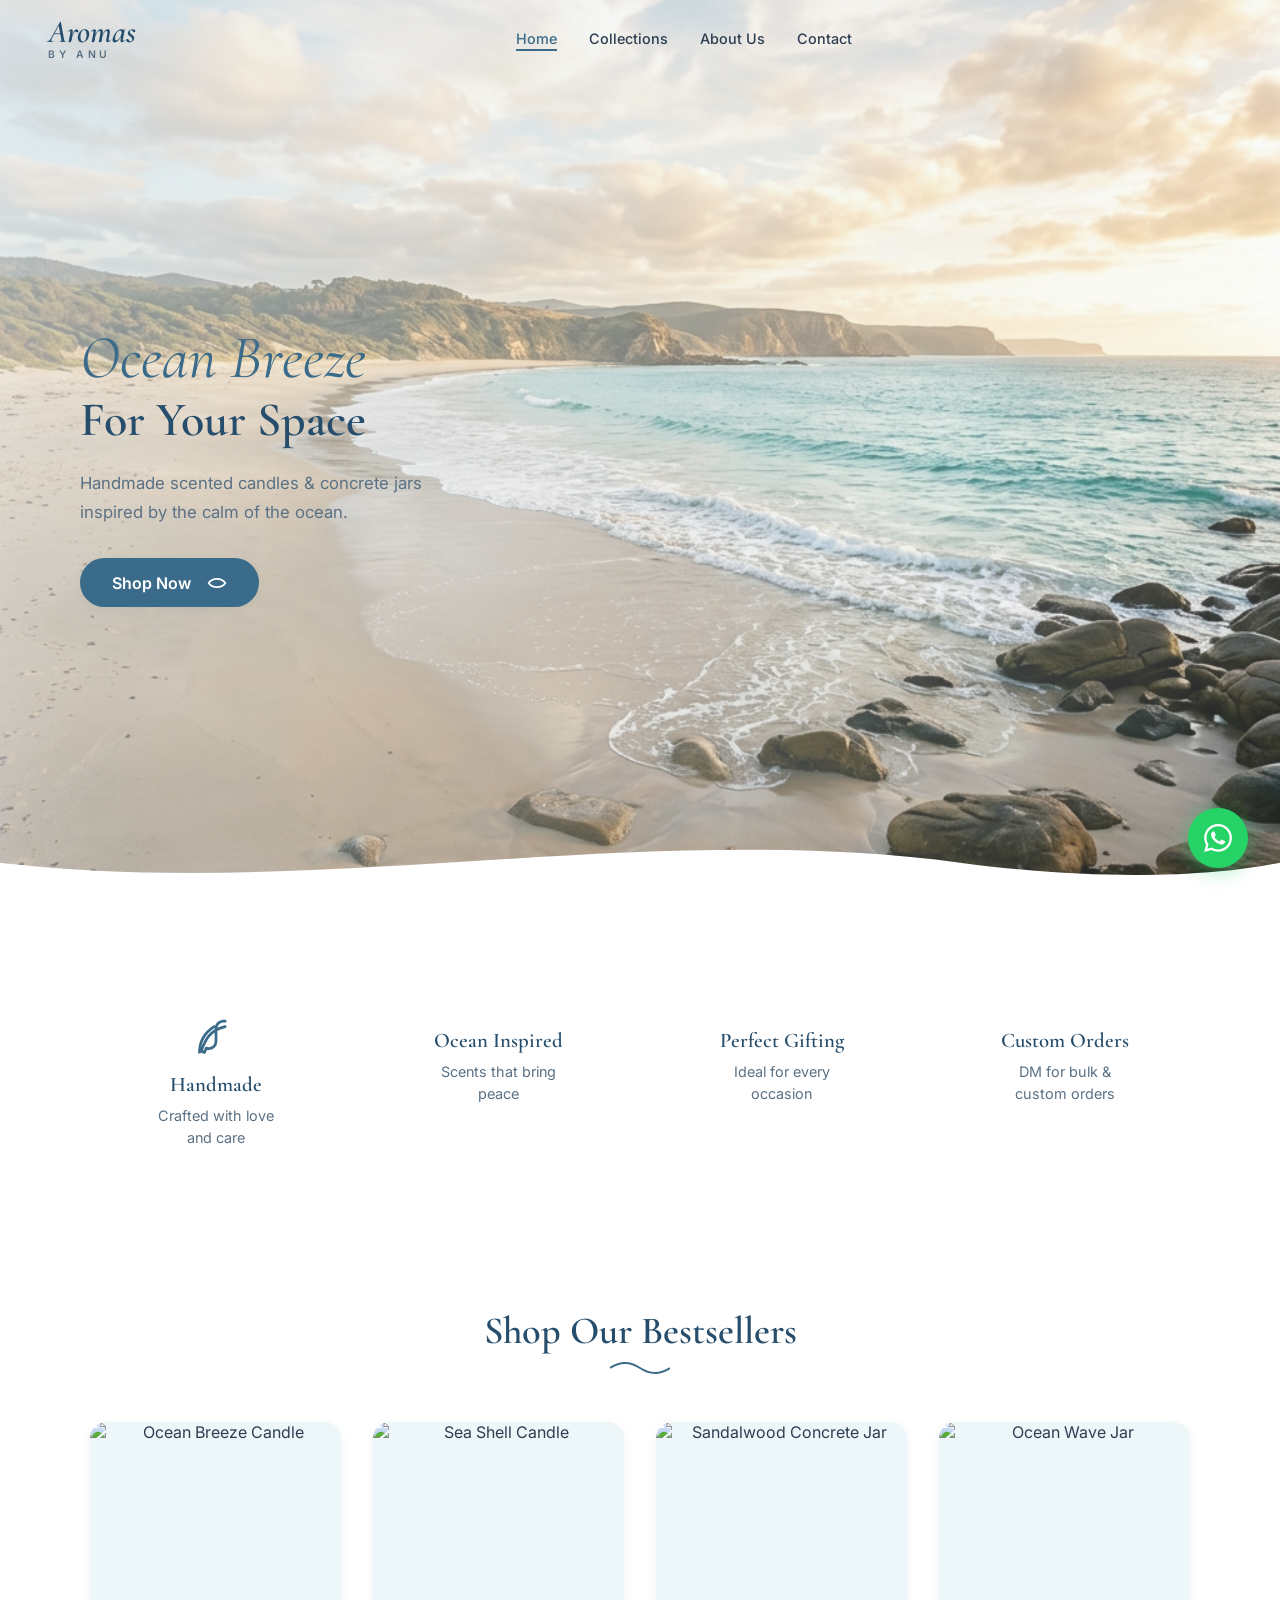
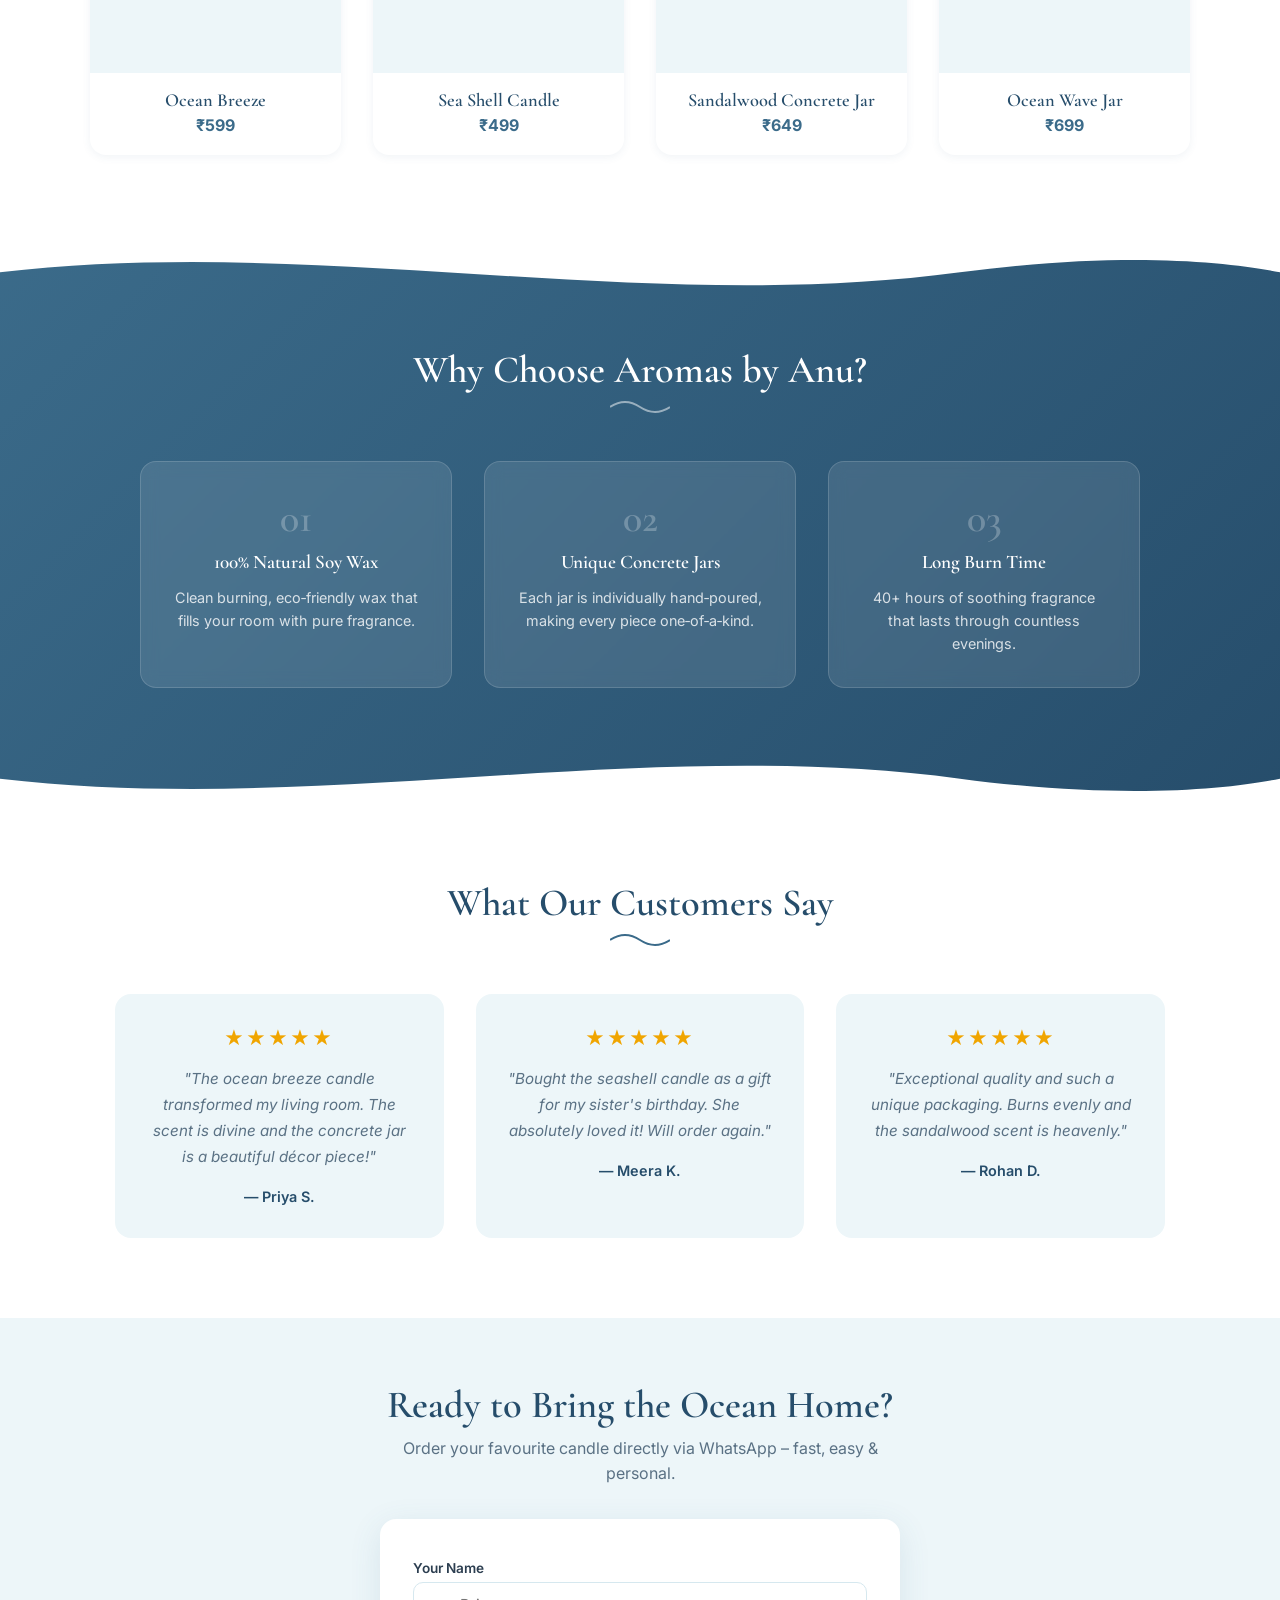
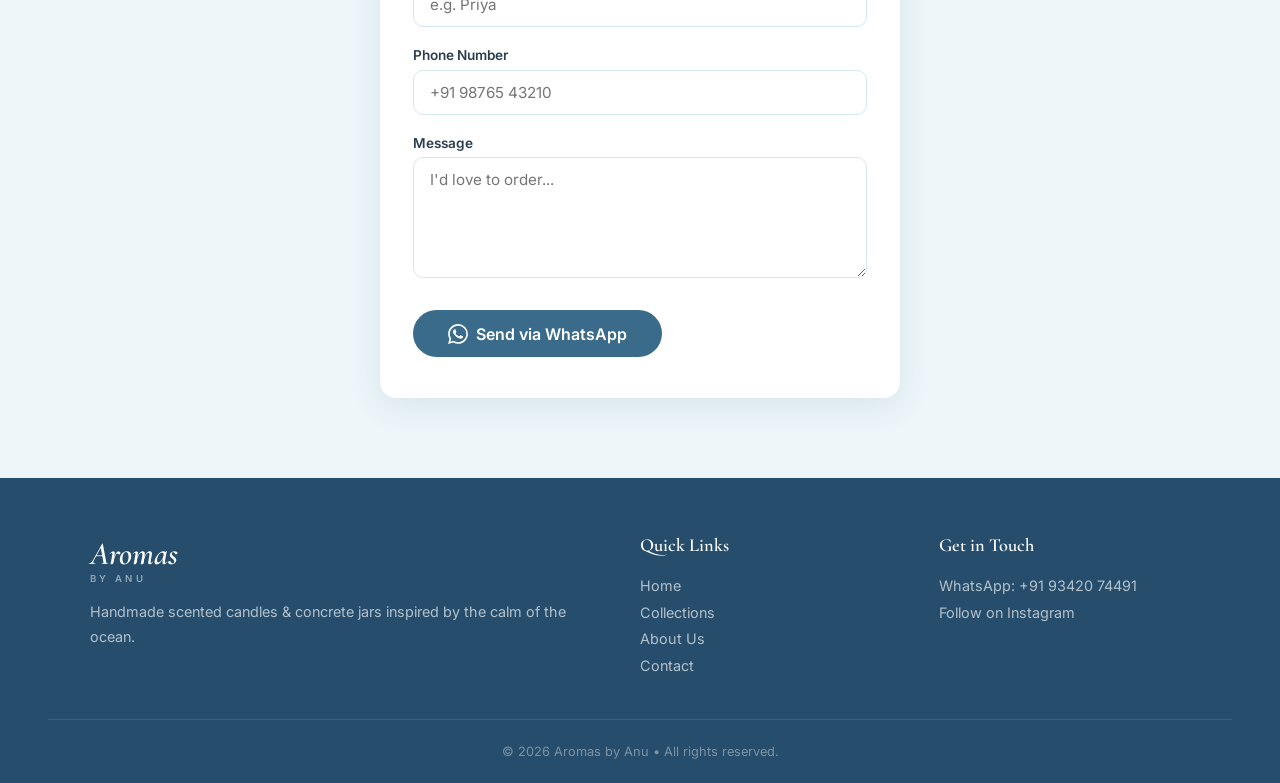
==== commit 45f76d66: "Update hero background image source path" ====
--- a/index.html
+++ b/index.html
@@ -35,7 +35,7 @@
   <!-- ===== HERO ===== -->
   <section class="hero" id="hero">
     <div class="hero-bg">
-      <img src="images/hero-bg.png" alt="Ocean breeze background" class="hero-bg-img" />
+      <img src="hero-bg.png" alt="Ocean breeze background" class="hero-bg-img" />
       <div class="hero-overlay"></div>
     </div>
     <div class="hero-content">
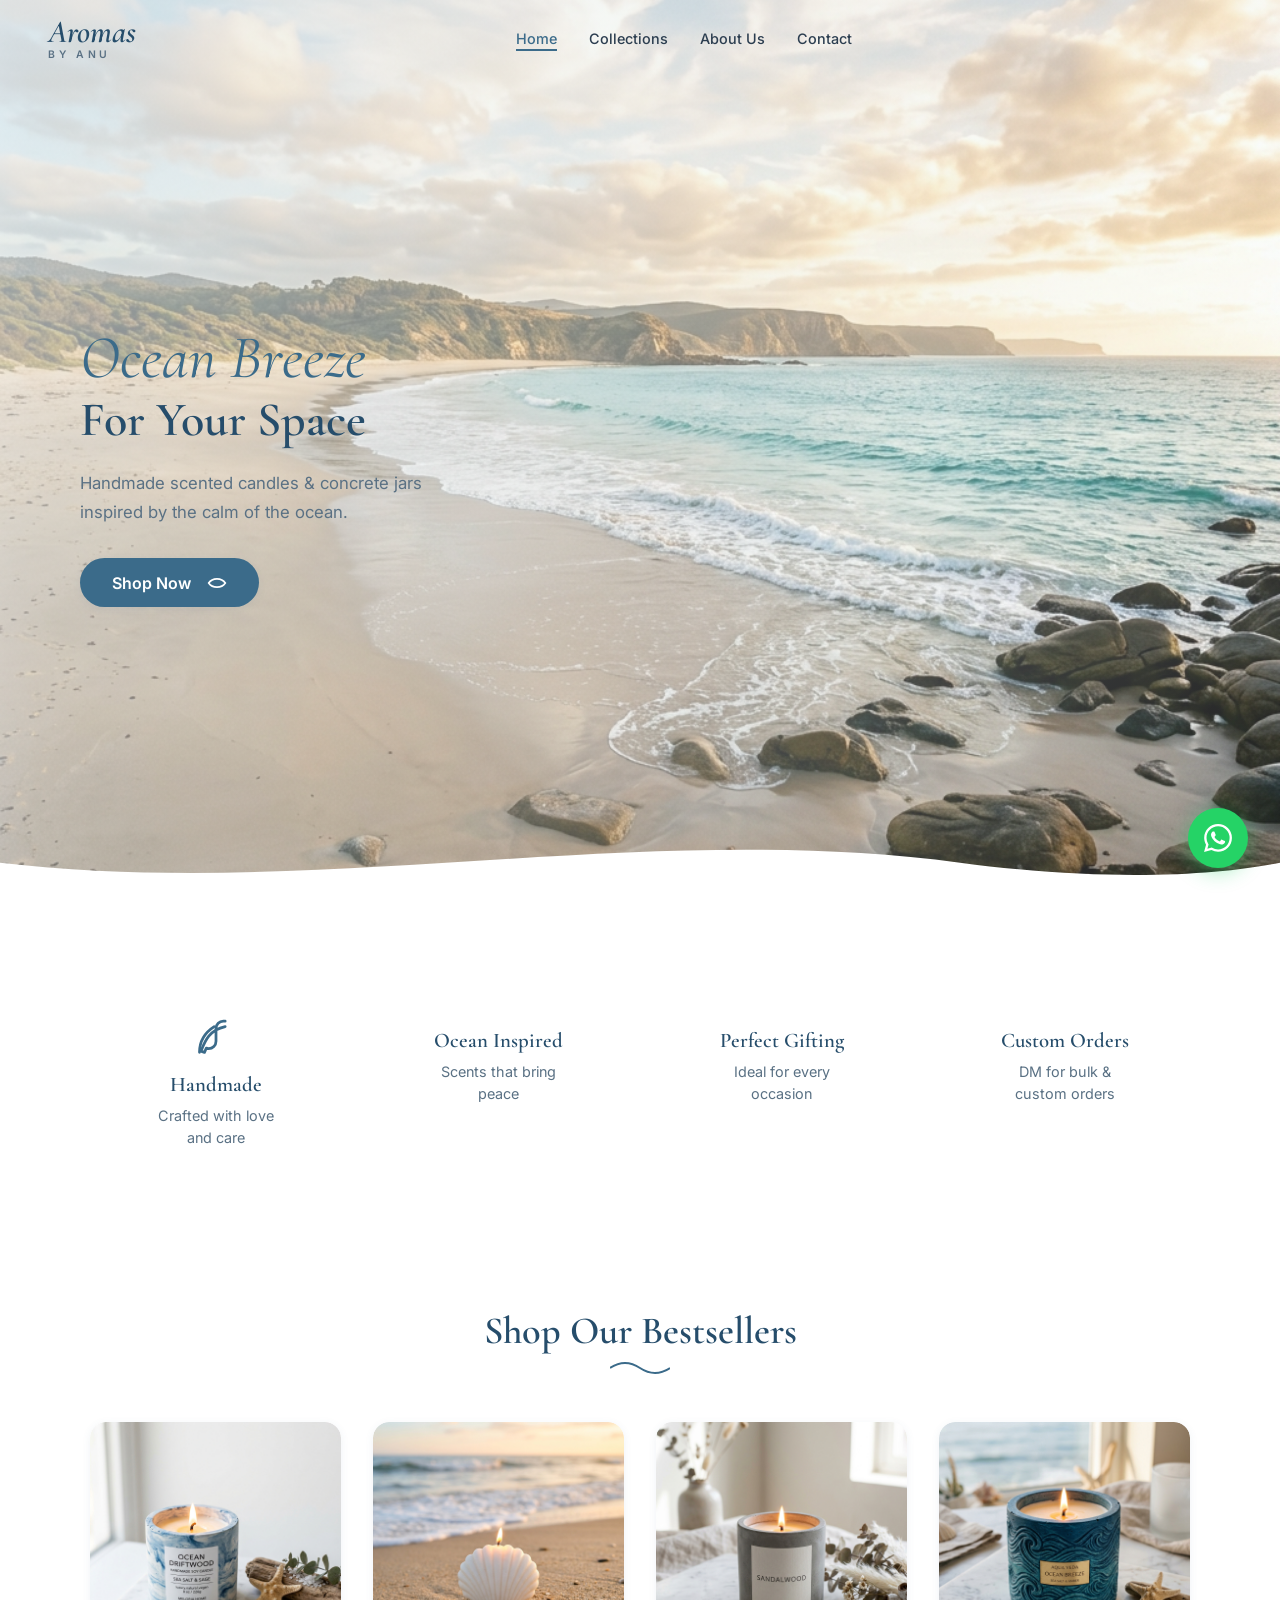
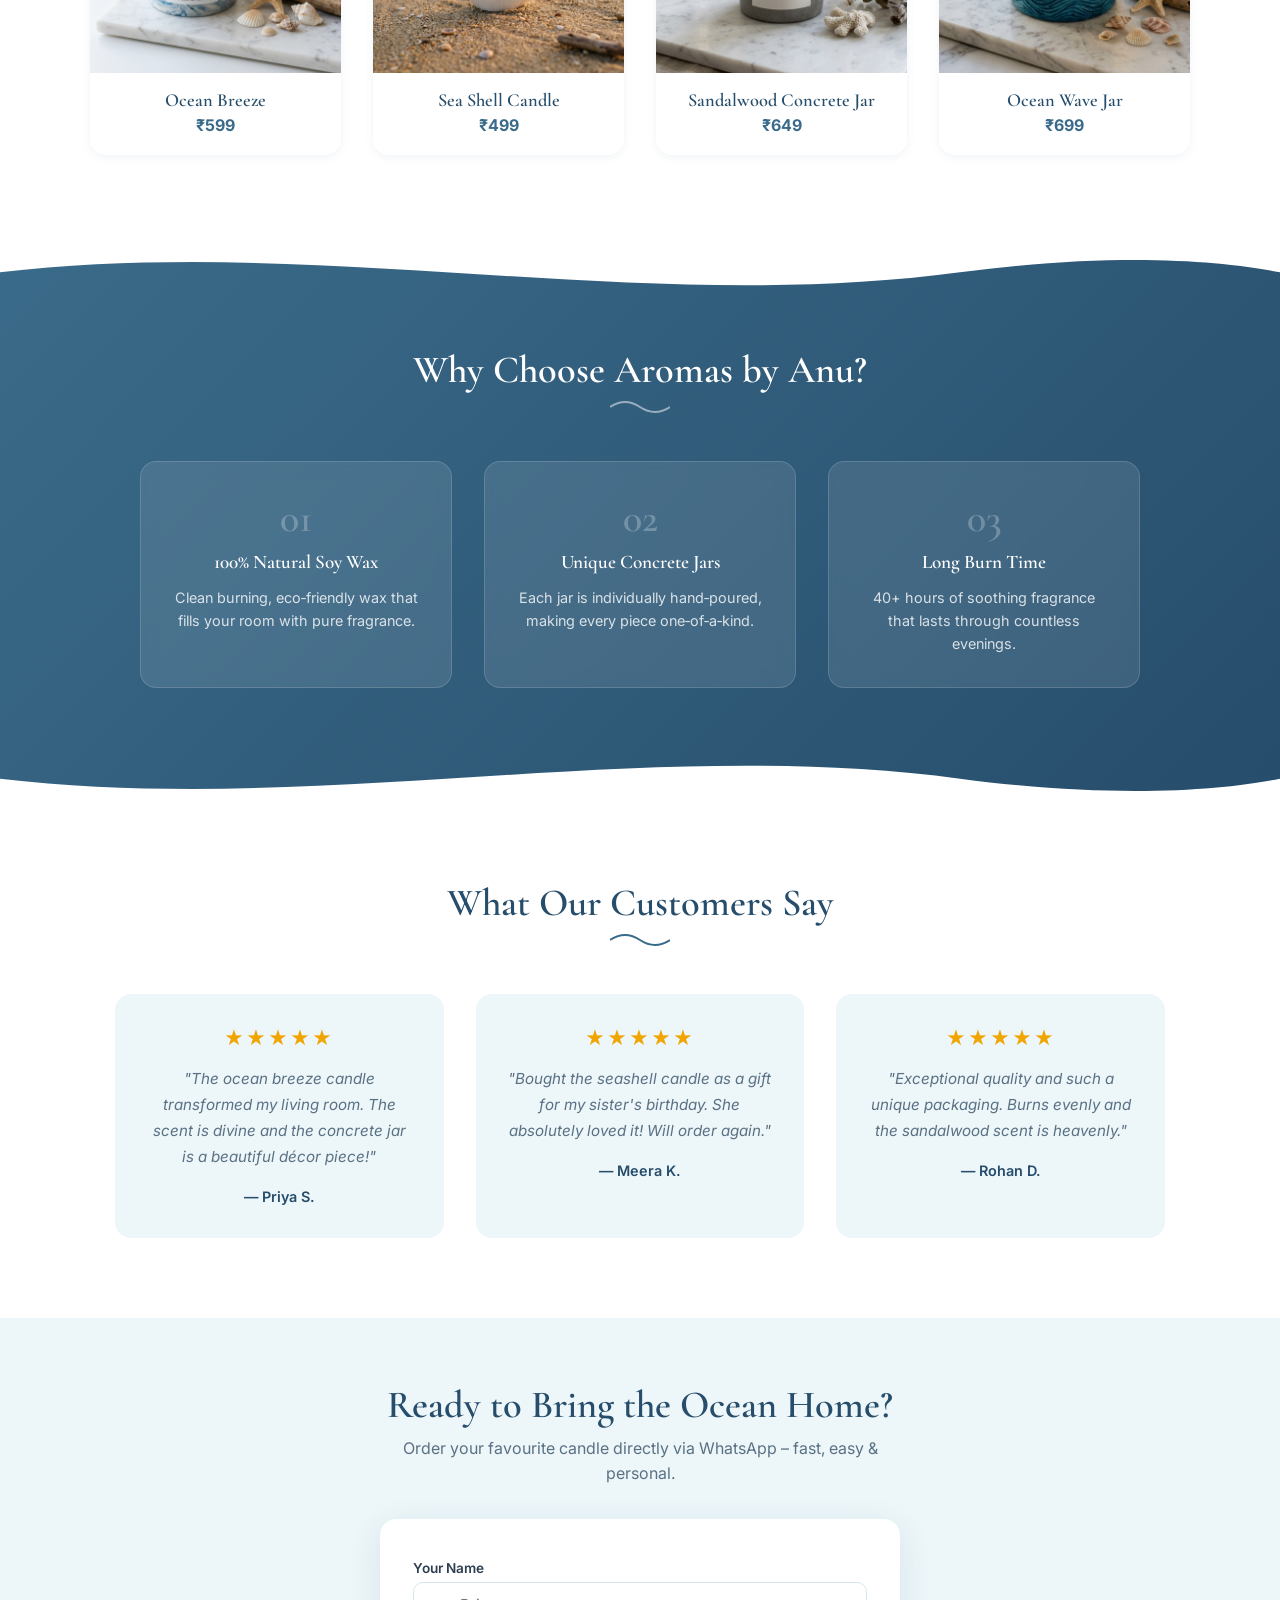
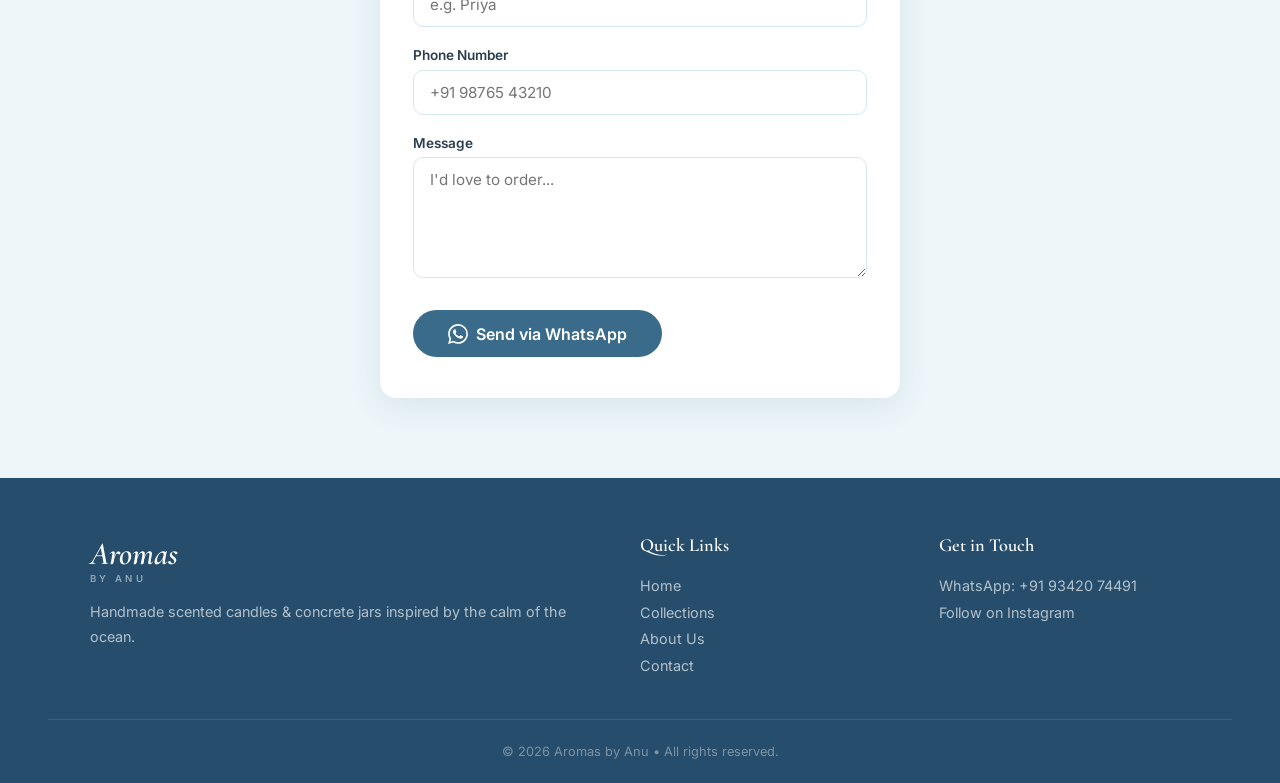
==== commit 13ea81d3: "Update image source paths for product images" ====
--- a/index.html
+++ b/index.html
@@ -102,28 +102,28 @@
     <div class="products-grid">
       <a href="https://wa.me/919342074491?text=Hi!%20I%27d%20like%20to%20order%20the%20Ocean%20Breeze%20candle%20🌊" target="_blank" rel="noopener" class="product-card" data-aos>
         <div class="product-img-wrap">
-          <img src="images/ocean-breeze.png" alt="Ocean Breeze Candle" loading="lazy" />
+          <img src="ocean-breeze.png" alt="Ocean Breeze Candle" loading="lazy" />
         </div>
         <h3>Ocean Breeze</h3>
         <p class="product-price">₹599</p>
       </a>
       <a href="https://wa.me/919342074491?text=Hi!%20I%27d%20like%20to%20order%20the%20Sea%20Shell%20Candle%20🐚" target="_blank" rel="noopener" class="product-card" data-aos>
         <div class="product-img-wrap">
-          <img src="images/seashell.png" alt="Sea Shell Candle" loading="lazy" />
+          <img src="seashell.png" alt="Sea Shell Candle" loading="lazy" />
         </div>
         <h3>Sea Shell Candle</h3>
         <p class="product-price">₹499</p>
       </a>
       <a href="https://wa.me/919342074491?text=Hi!%20I%27d%20like%20to%20order%20the%20Sandalwood%20Concrete%20Jar%20🪵" target="_blank" rel="noopener" class="product-card" data-aos>
         <div class="product-img-wrap">
-          <img src="images/sandalwood.png" alt="Sandalwood Concrete Jar" loading="lazy" />
+          <img src="sandalwood.png" alt="Sandalwood Concrete Jar" loading="lazy" />
         </div>
         <h3>Sandalwood Concrete Jar</h3>
         <p class="product-price">₹649</p>
       </a>
       <a href="https://wa.me/919342074491?text=Hi!%20I%27d%20like%20to%20order%20the%20Ocean%20Wave%20Jar%20🌀" target="_blank" rel="noopener" class="product-card" data-aos>
         <div class="product-img-wrap">
-          <img src="images/ocean-wave.png" alt="Ocean Wave Jar" loading="lazy" />
+          <img src="ocean-wave.png" alt="Ocean Wave Jar" loading="lazy" />
         </div>
         <h3>Ocean Wave Jar</h3>
         <p class="product-price">₹699</p>
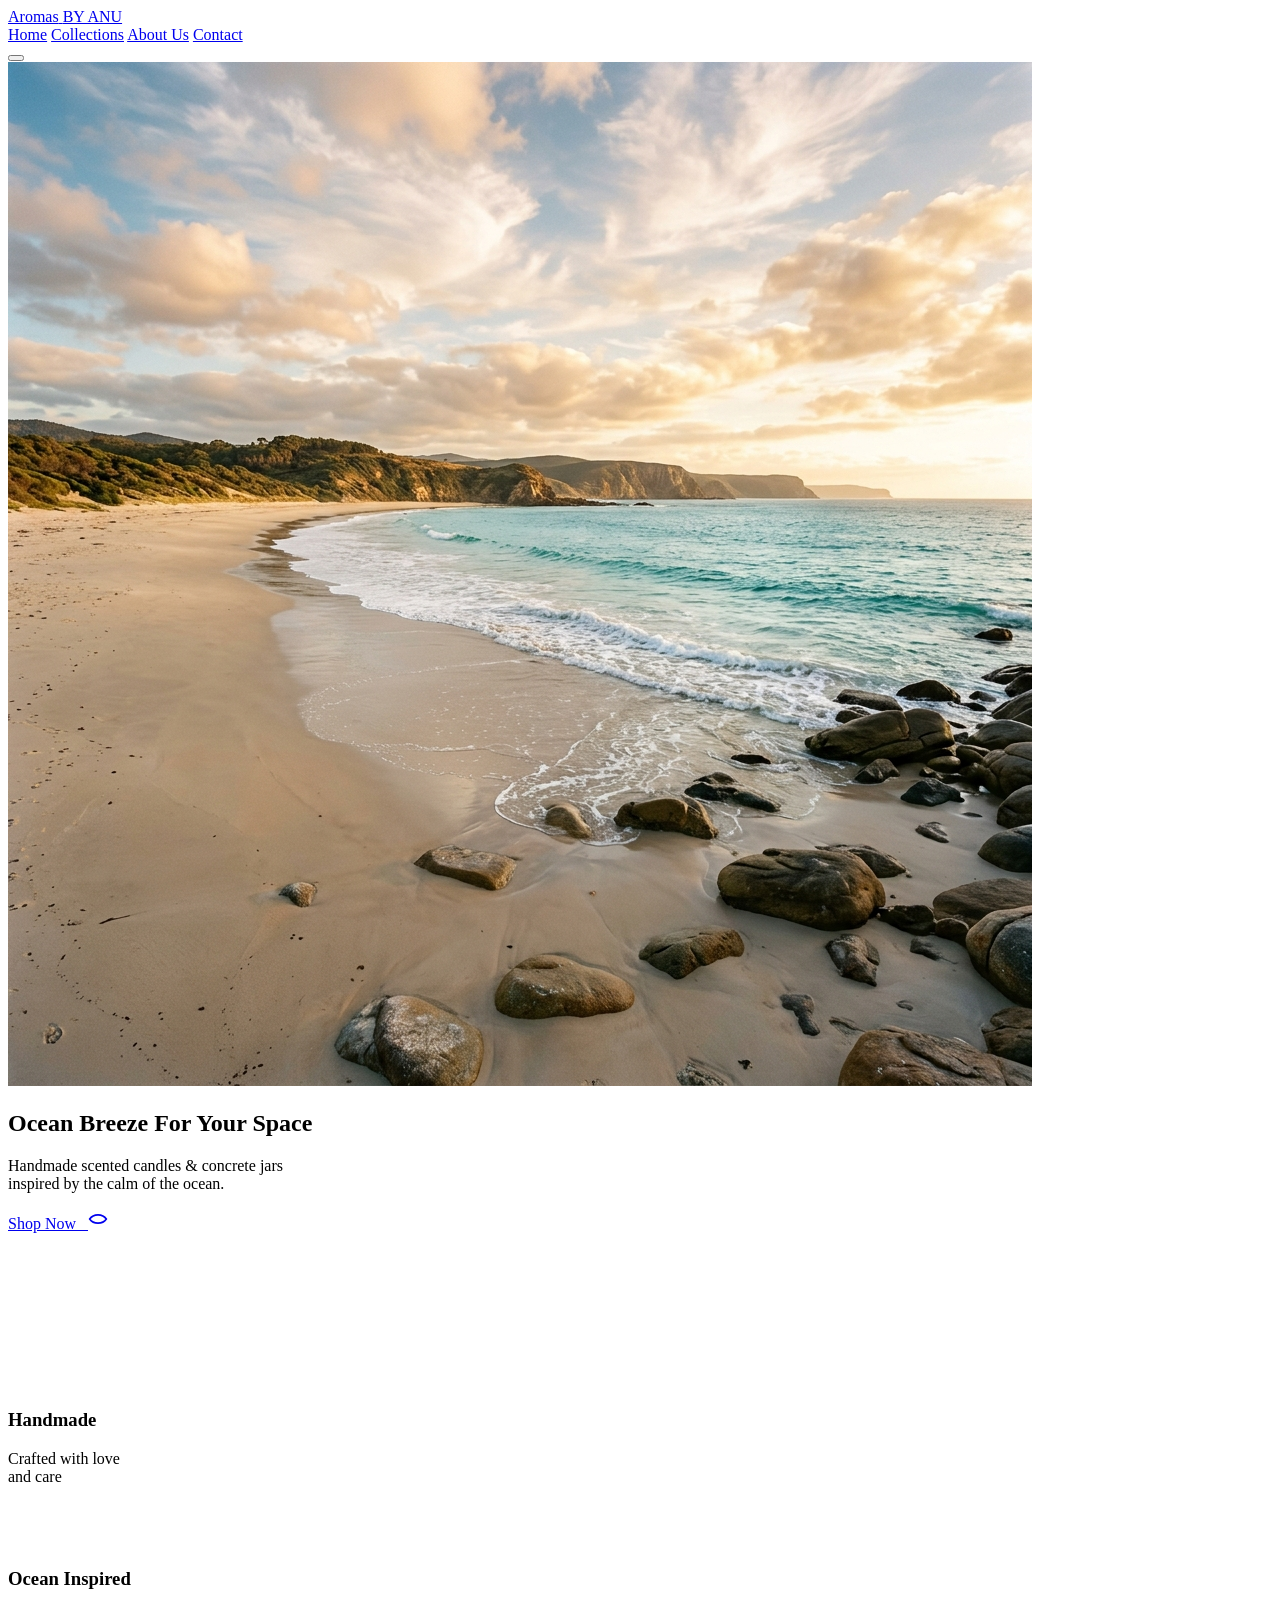
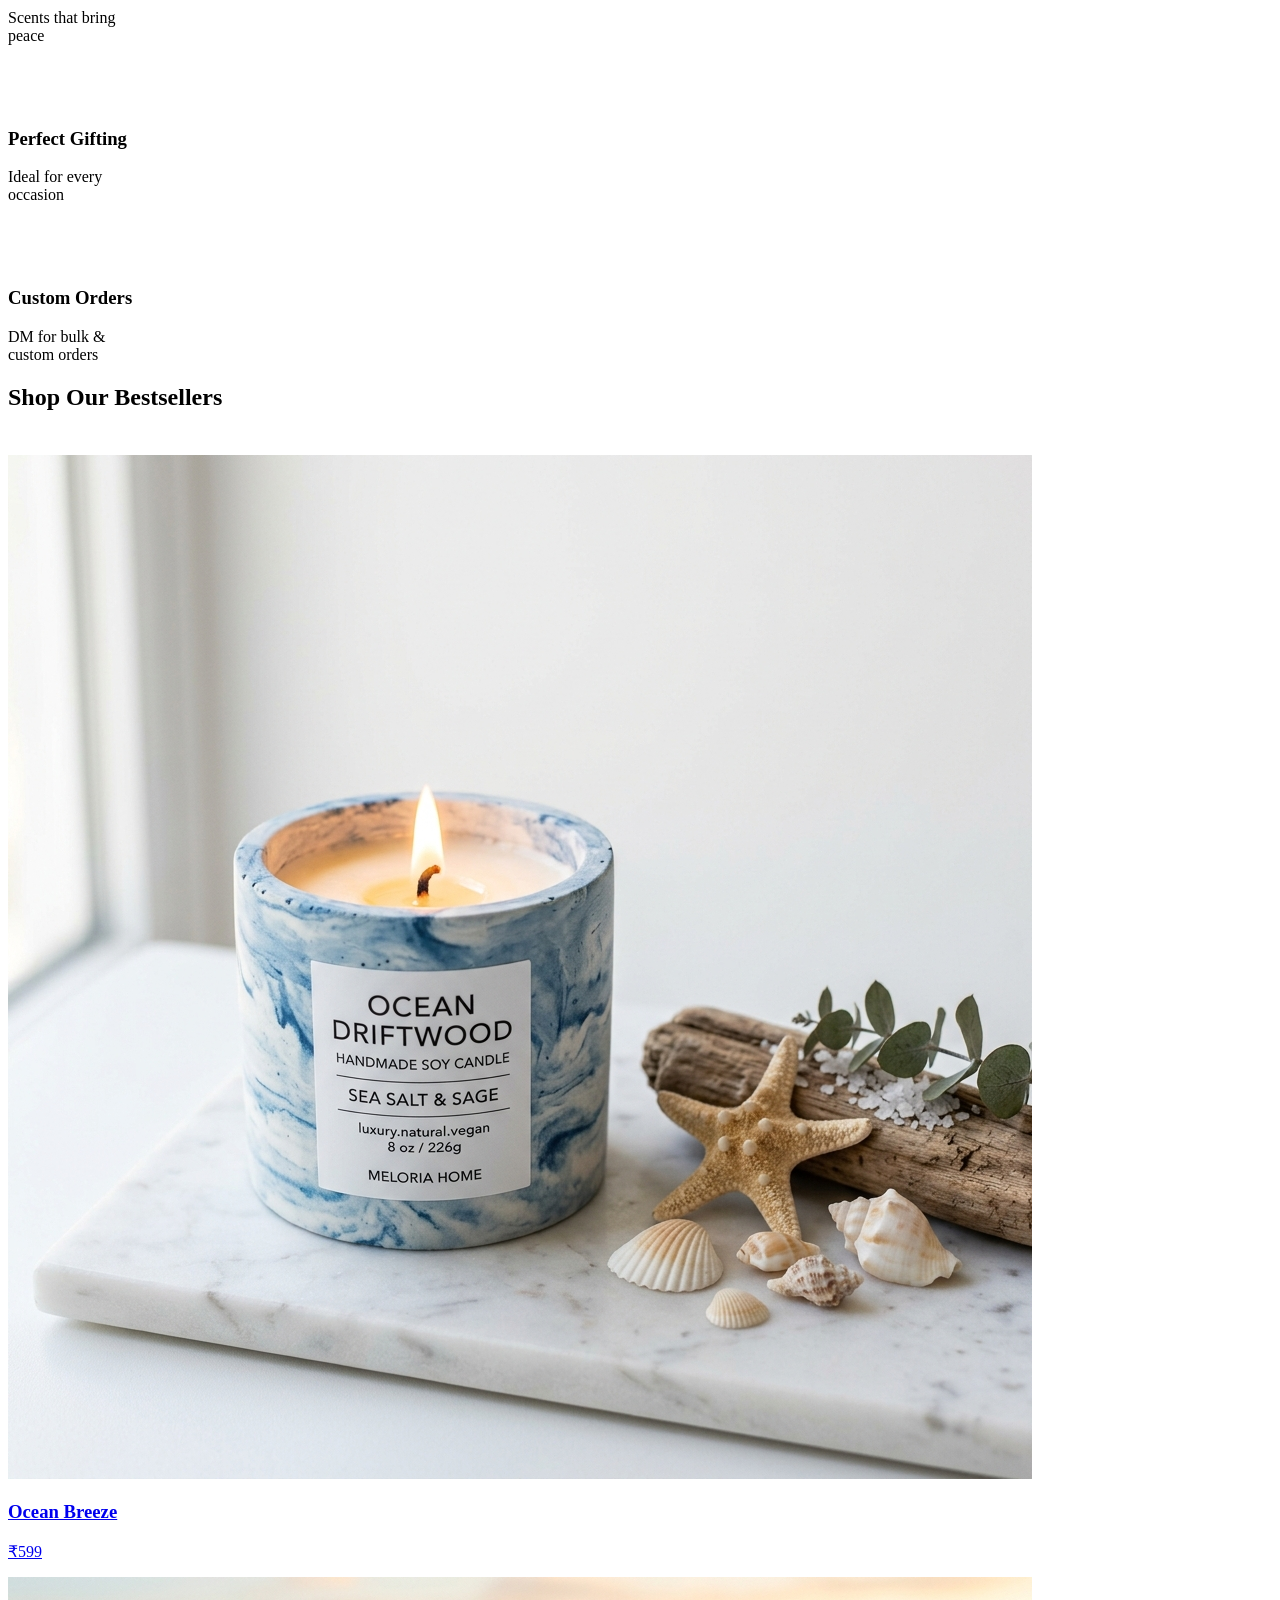
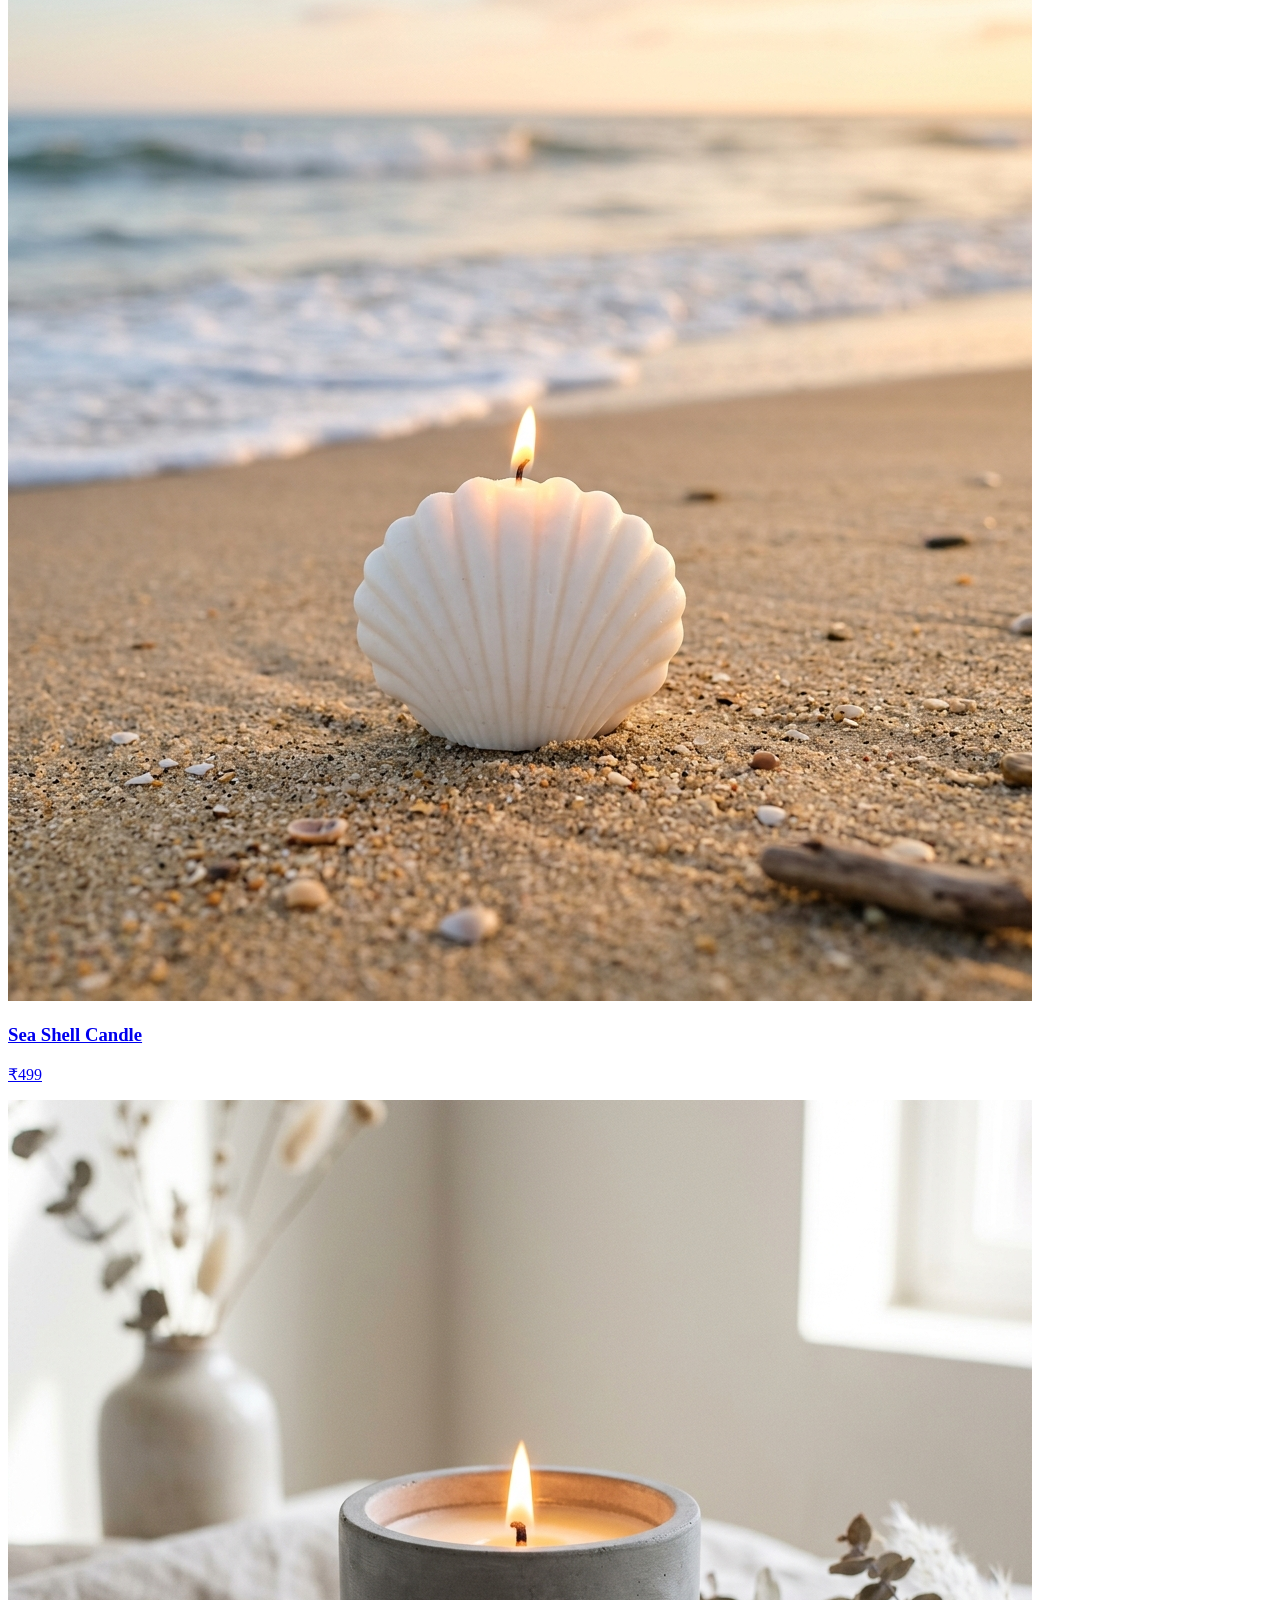
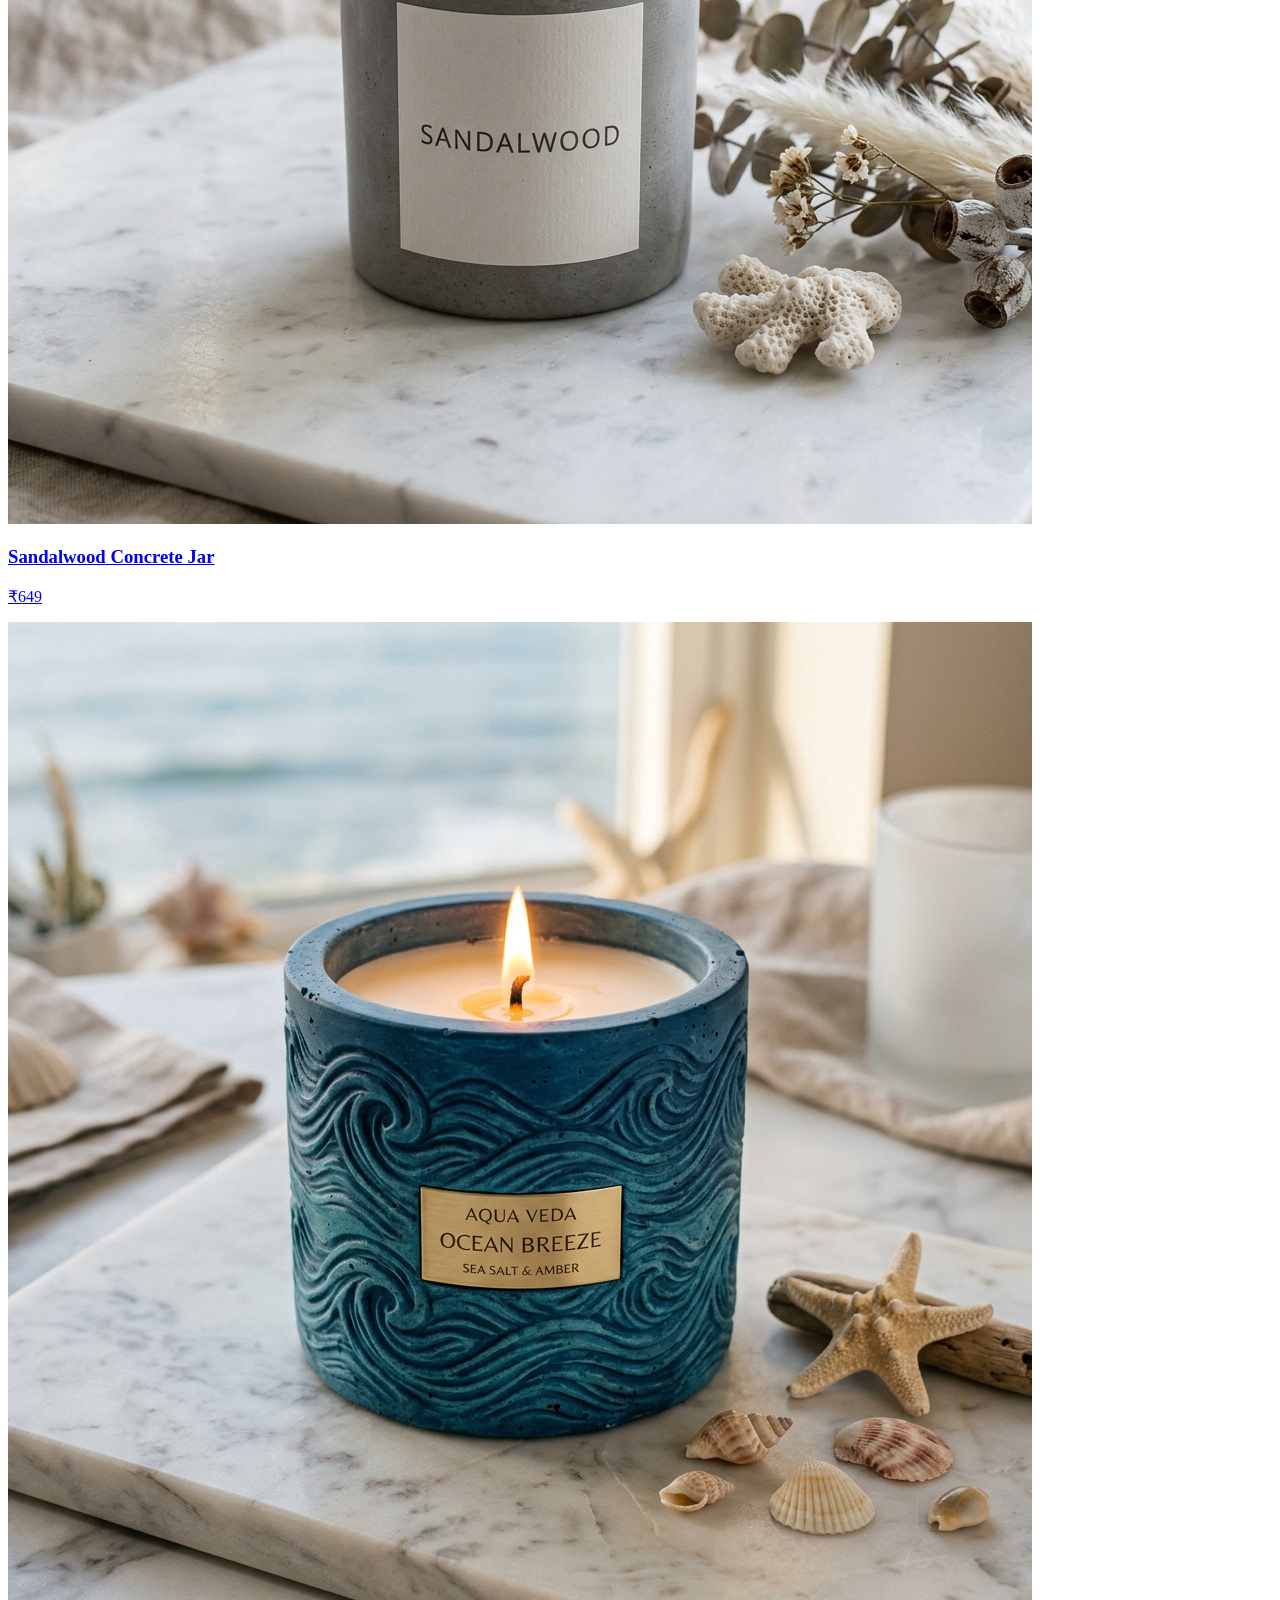
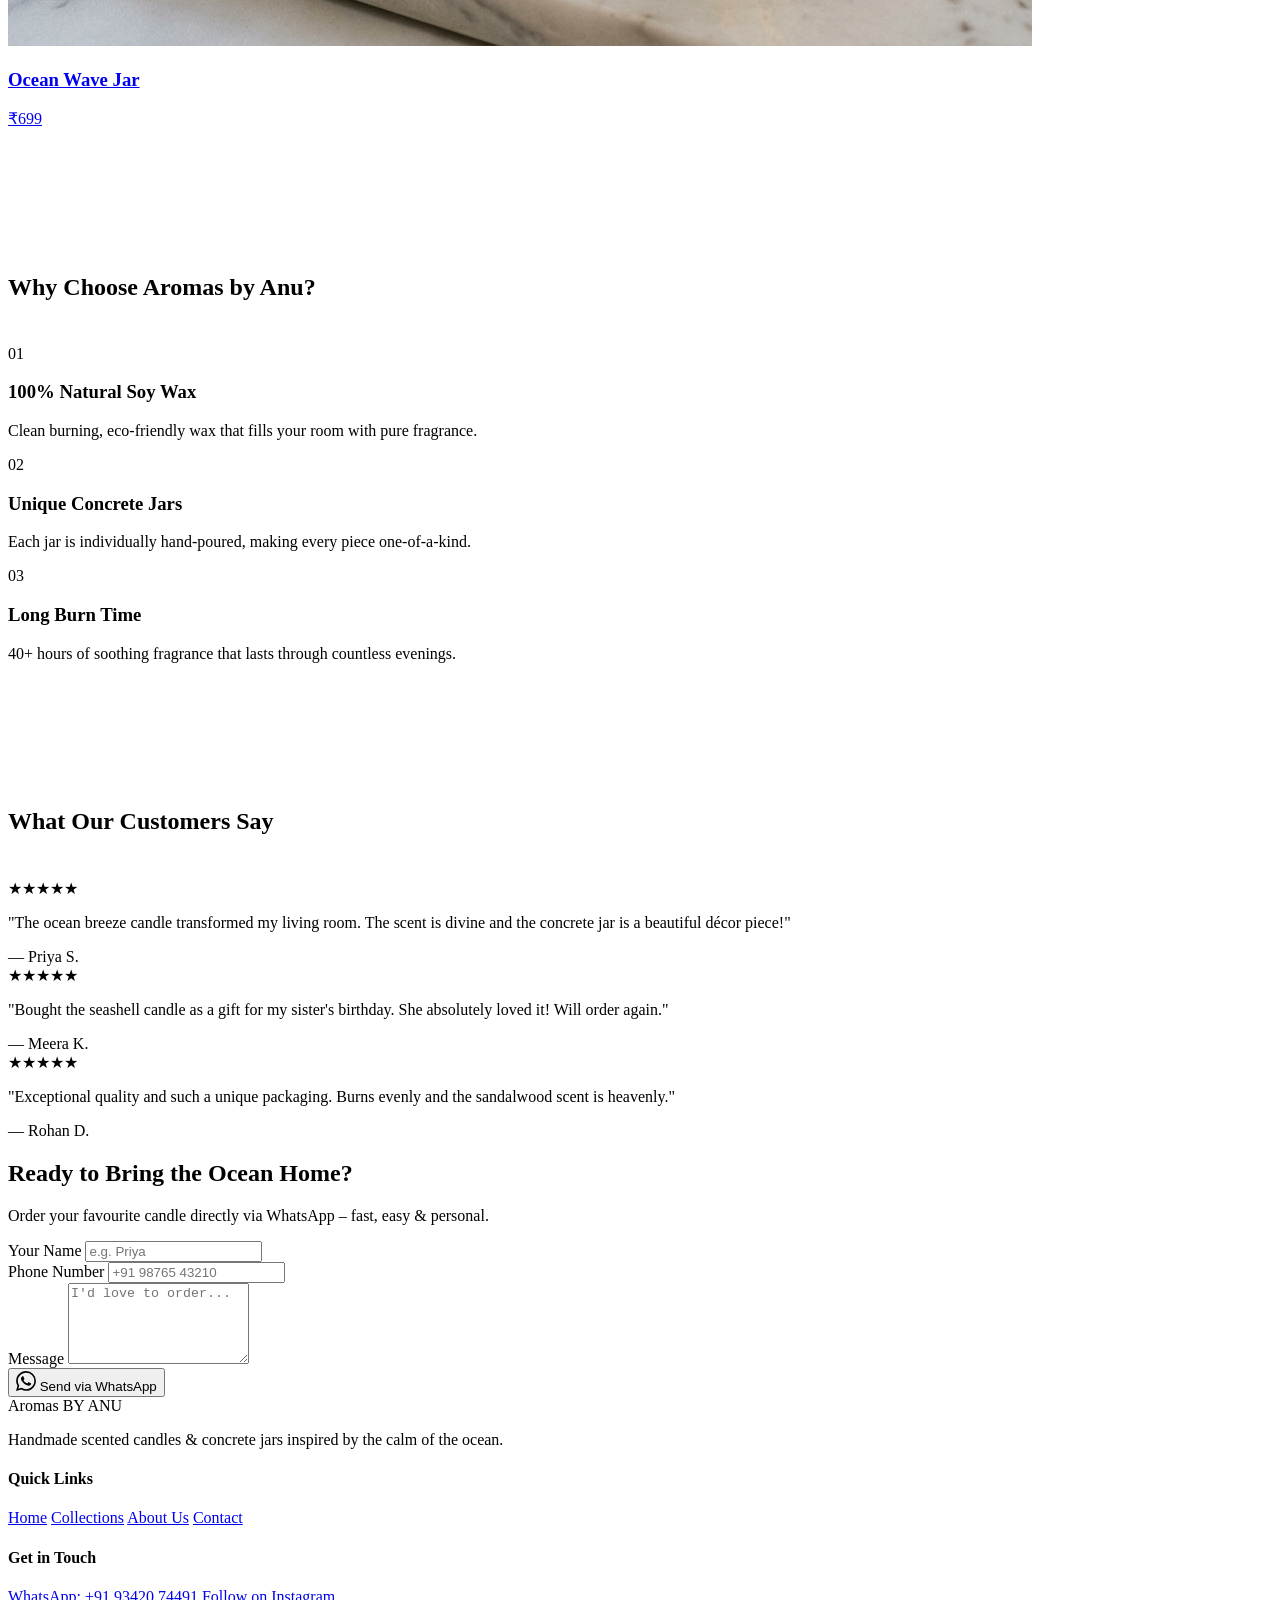
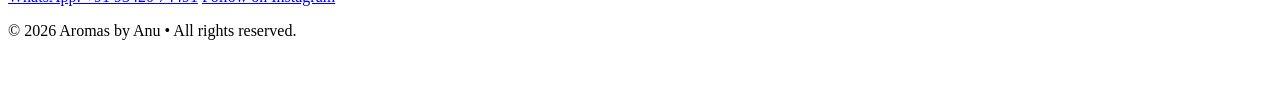
==== commit 0fdbf312: "Update index.html" ====
--- a/index.html
+++ b/index.html
@@ -8,7 +8,10 @@
   <link rel="preconnect" href="https://fonts.googleapis.com" />
   <link rel="preconnect" href="https://fonts.gstatic.com" crossorigin />
   <link href="https://fonts.googleapis.com/css2?family=Cormorant+Garamond:ital,wght@0,400;0,600;1,400;1,600&family=Inter:wght@300;400;500;600;700&display=swap" rel="stylesheet" />
-  <link rel="stylesheet" href="styles.css" />
+  <link rel="stylesheet" href="style.css" />
+  <link rel="stylesheet" 
+      href="https://cdnjs.cloudflare.com/ajax/libs/font-awesome/6.4.0/css/all.min.css">
+
 </head>
 <body>
 
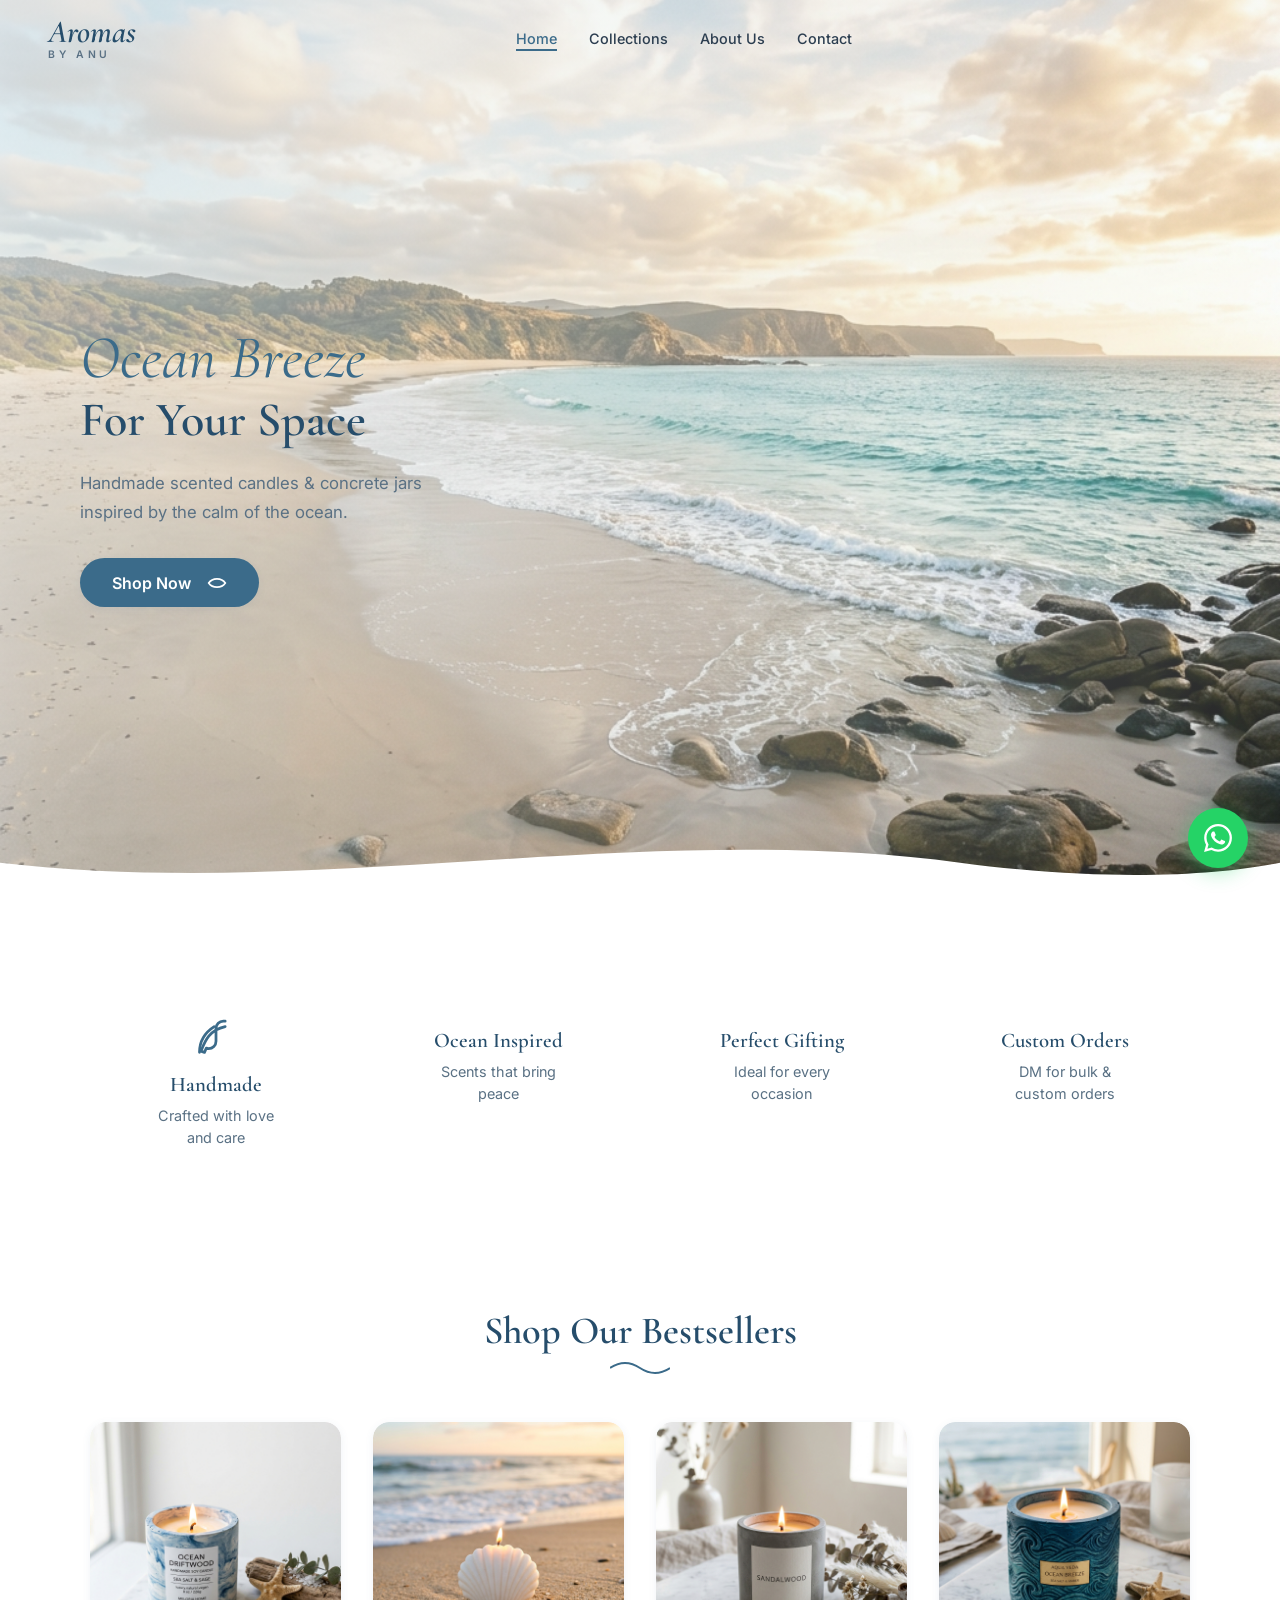
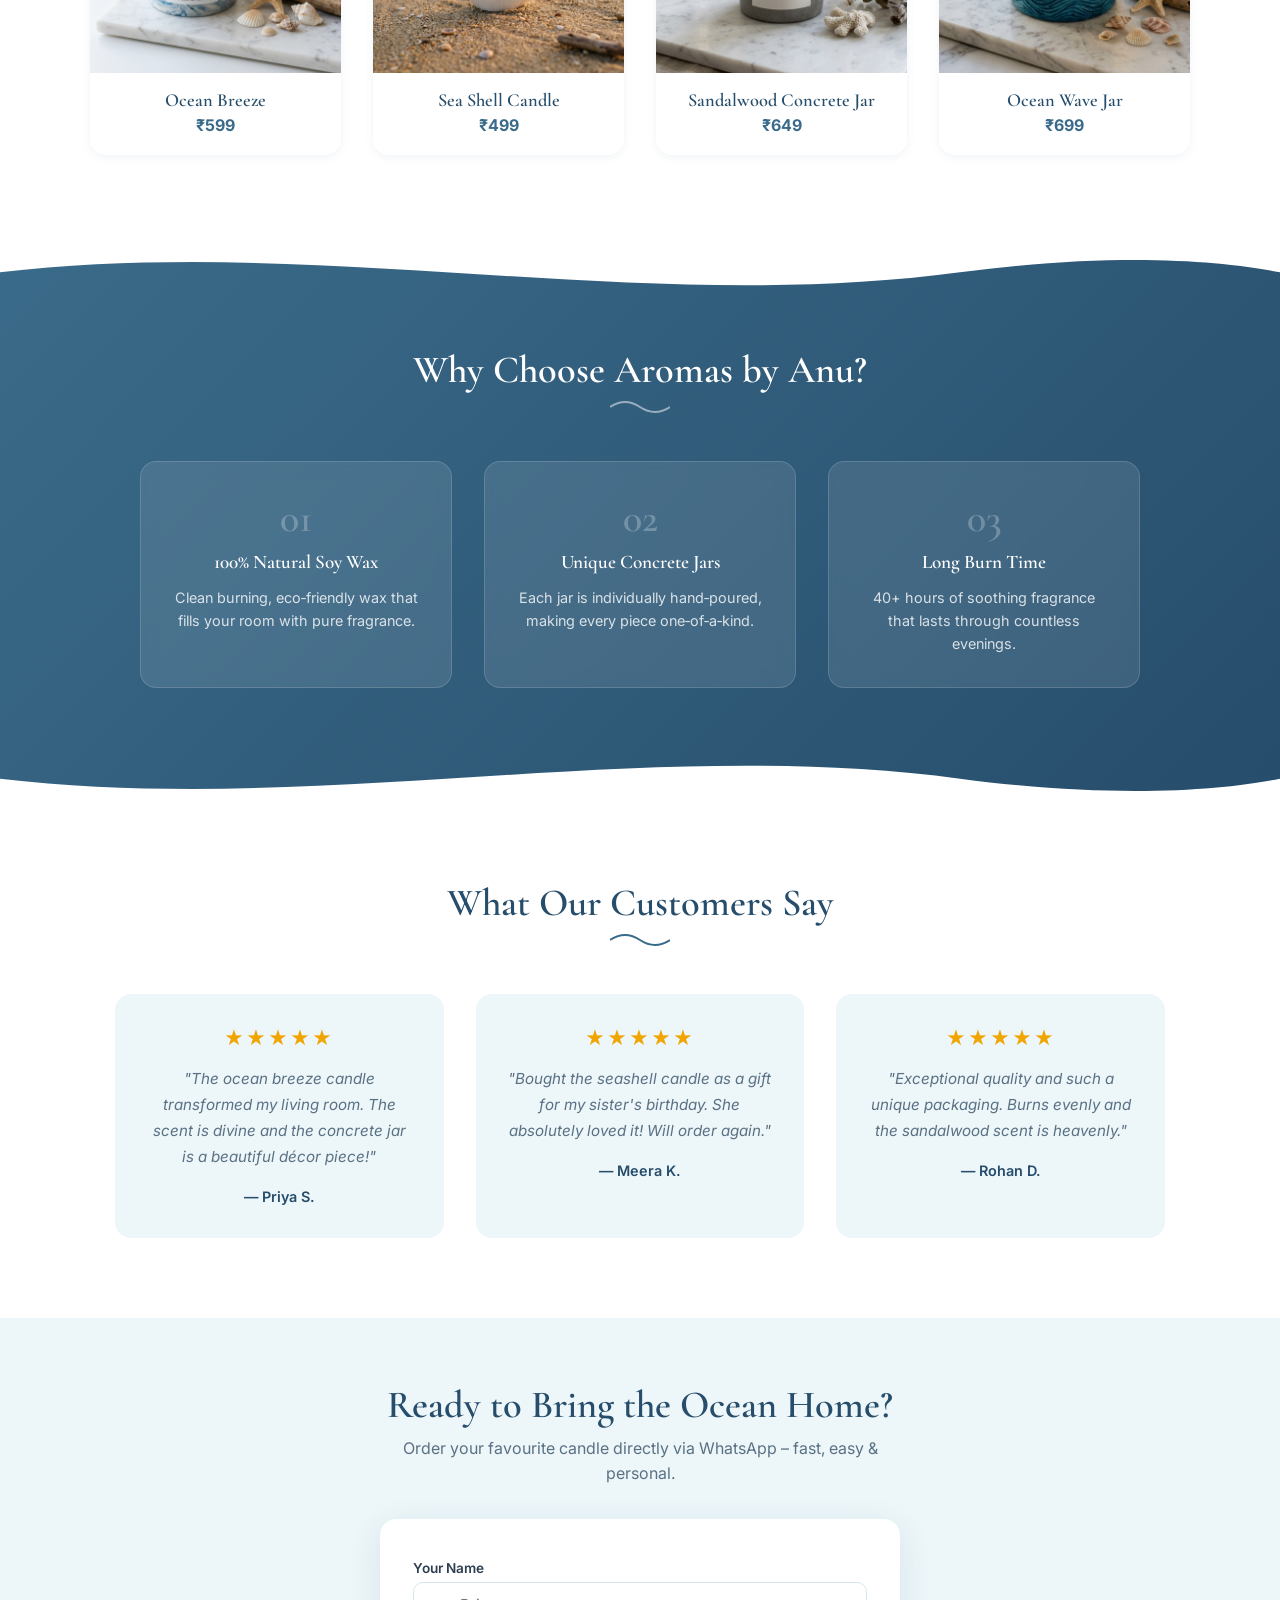
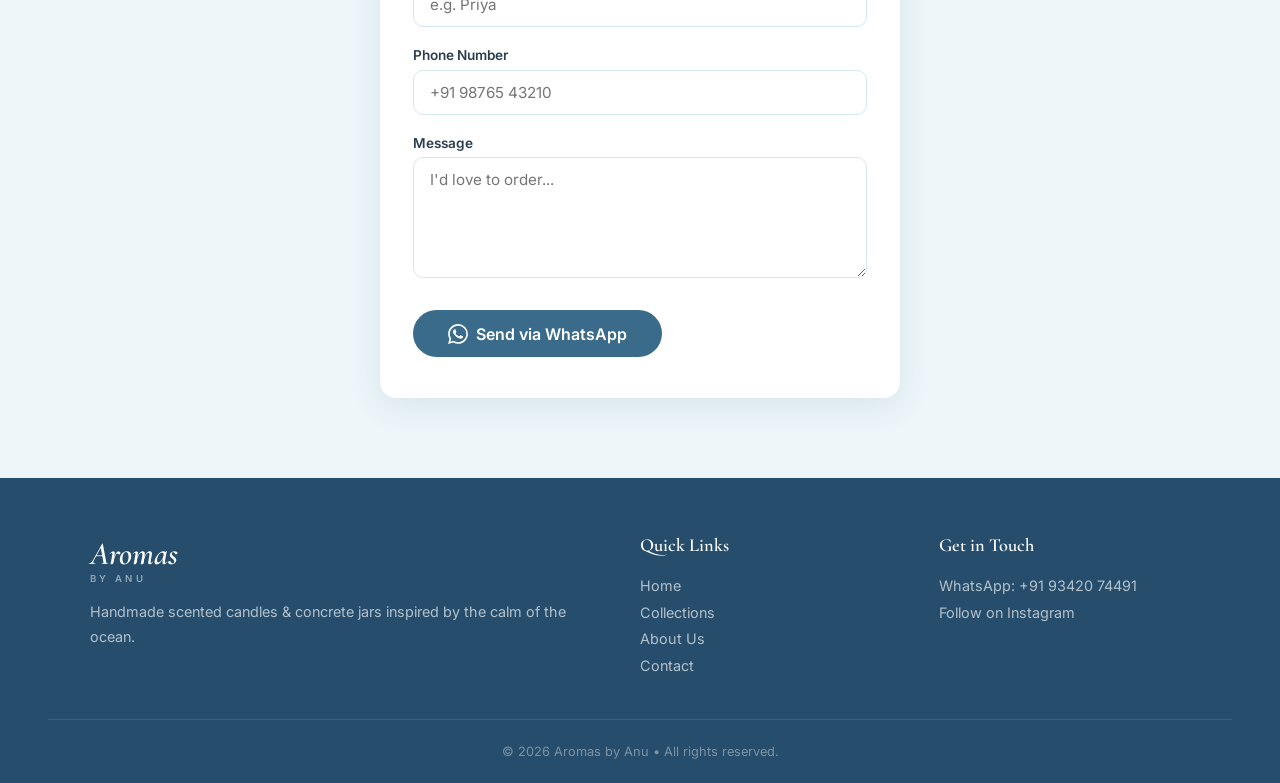
==== commit 800440dc: "Update index.html" ====
--- a/index.html
+++ b/index.html
@@ -8,7 +8,7 @@
   <link rel="preconnect" href="https://fonts.googleapis.com" />
   <link rel="preconnect" href="https://fonts.gstatic.com" crossorigin />
   <link href="https://fonts.googleapis.com/css2?family=Cormorant+Garamond:ital,wght@0,400;0,600;1,400;1,600&family=Inter:wght@300;400;500;600;700&display=swap" rel="stylesheet" />
-  <link rel="stylesheet" href="style.css" />
+  <link rel="stylesheet" href="styles.css" />
   <link rel="stylesheet" 
       href="https://cdnjs.cloudflare.com/ajax/libs/font-awesome/6.4.0/css/all.min.css">
 
--- a/styles.css
+++ b/styles.css
@@ -0,0 +1,1195 @@
+/* ============================================================
+   Aromas by Anu – Ocean Theme Design System
+   ============================================================ */
+
+/* ---------- Google Fonts ---------- */
+@import url('https://fonts.googleapis.com/css2?family=Cormorant+Garamond:ital,wght@0,400;0,600;1,400;1,600&family=Inter:wght@300;400;500;600;700&display=swap');
+
+/* ---------- Design Tokens ---------- */
+:root {
+  --color-primary: #3b6b8a;
+  --color-primary-dark: #264d6b;
+  --color-accent: #83c5be;
+  --color-sand: #edf6f9;
+  --color-sand-dark: #d6e8ef;
+  --color-text: #2c3e50;
+  --color-text-light: #5a7184;
+  --color-white: #ffffff;
+  --color-whatsapp: #25D366;
+  --color-whatsapp-hover: #1ebe5d;
+  --glass-bg: rgba(255, 255, 255, 0.75);
+  --glass-border: rgba(255, 255, 255, 0.4);
+  --shadow-sm: 0 2px 8px rgba(59, 107, 138, 0.08);
+  --shadow-md: 0 8px 32px rgba(59, 107, 138, 0.12);
+  --shadow-lg: 0 16px 48px rgba(59, 107, 138, 0.18);
+  --font-heading: 'Cormorant Garamond', Georgia, serif;
+  --font-body: 'Inter', -apple-system, sans-serif;
+  --radius: 16px;
+  --radius-sm: 10px;
+  --transition: 0.35s cubic-bezier(0.4, 0, 0.2, 1);
+}
+
+/* ---------- Reset ---------- */
+*, *::before, *::after {
+  margin: 0;
+  padding: 0;
+  box-sizing: border-box;
+}
+
+html {
+  scroll-behavior: smooth;
+  font-size: 16px;
+}
+
+body {
+  font-family: var(--font-body);
+  color: var(--color-text);
+  background: var(--color-white);
+  overflow-x: hidden;
+  -webkit-font-smoothing: antialiased;
+}
+
+img {
+  max-width: 100%;
+  display: block;
+}
+
+a {
+  text-decoration: none;
+  color: inherit;
+}
+
+/* ---------- Utility ---------- */
+.section-title {
+  font-family: var(--font-heading);
+  font-size: 2.4rem;
+  font-weight: 600;
+  text-align: center;
+  color: var(--color-primary-dark);
+  margin-bottom: 0.25rem;
+}
+
+.section-title.light {
+  color: var(--color-white);
+}
+
+.section-wave {
+  text-align: center;
+  margin-bottom: 2.5rem;
+}
+
+/* ---------- Buttons ---------- */
+.btn {
+  display: inline-flex;
+  align-items: center;
+  justify-content: center;
+  gap: 0.5rem;
+  padding: 0.9rem 2rem;
+  font-family: var(--font-body);
+  font-size: 1rem;
+  font-weight: 600;
+  border: none;
+  border-radius: 50px;
+  cursor: pointer;
+  transition: var(--transition);
+  text-decoration: none;
+}
+
+.btn-primary {
+  background: var(--color-primary);
+  color: var(--color-white);
+  box-shadow: var(--shadow-sm);
+}
+
+.btn-primary:hover {
+  background: var(--color-primary-dark);
+  transform: translateY(-2px);
+  box-shadow: var(--shadow-md);
+}
+
+.btn-whatsapp {
+  background: var(--color-whatsapp);
+  color: var(--color-white);
+  font-size: 1.1rem;
+  padding: 1rem 2.5rem;
+  box-shadow: 0 4px 20px rgba(37, 211, 102, 0.35);
+}
+
+.btn-whatsapp:hover {
+  background: var(--color-whatsapp-hover);
+  transform: translateY(-3px) scale(1.02);
+  box-shadow: 0 8px 30px rgba(37, 211, 102, 0.45);
+}
+
+/* ============================================================
+   NAVBAR
+   ============================================================ */
+.navbar {
+  position: fixed;
+  top: 0;
+  left: 0;
+  width: 100%;
+  z-index: 1000;
+  display: flex;
+  align-items: center;
+  justify-content: space-between;
+  padding: 1rem 3rem;
+  transition: background 0.4s ease, box-shadow 0.4s ease;
+}
+
+.navbar.scrolled {
+  background: rgba(255, 255, 255, 0.92);
+  backdrop-filter: blur(12px);
+  box-shadow: var(--shadow-sm);
+}
+
+.brand {
+  display: flex;
+  flex-direction: column;
+  line-height: 1;
+}
+
+.brand-name {
+  font-family: var(--font-heading);
+  font-size: 2rem;
+  font-style: italic;
+  font-weight: 600;
+  color: var(--color-primary-dark);
+}
+
+.brand-sub {
+  font-family: var(--font-body);
+  font-size: 0.65rem;
+  letter-spacing: 0.35em;
+  font-weight: 600;
+  color: var(--color-text-light);
+  margin-top: 2px;
+}
+
+.nav-links {
+  display: flex;
+  gap: 2rem;
+}
+
+.nav-links a {
+  font-size: 0.9rem;
+  font-weight: 500;
+  color: var(--color-text);
+  position: relative;
+  transition: color var(--transition);
+}
+
+.nav-links a::after {
+  content: '';
+  position: absolute;
+  bottom: -4px;
+  left: 0;
+  width: 0;
+  height: 2px;
+  background: var(--color-primary);
+  transition: width var(--transition);
+}
+
+.nav-links a:hover,
+.nav-links a.active {
+  color: var(--color-primary);
+}
+
+.nav-links a:hover::after,
+.nav-links a.active::after {
+  width: 100%;
+}
+
+.nav-icons {
+  display: flex;
+  align-items: center;
+  gap: 1rem;
+}
+
+.nav-icon {
+  color: var(--color-text);
+  transition: color var(--transition);
+}
+
+.nav-icon:hover {
+  color: var(--color-whatsapp);
+}
+
+/* Hamburger */
+.hamburger {
+  display: none;
+  flex-direction: column;
+  gap: 5px;
+  background: none;
+  border: none;
+  cursor: pointer;
+  padding: 4px;
+}
+
+.hamburger span {
+  display: block;
+  width: 24px;
+  height: 2px;
+  background: var(--color-text);
+  border-radius: 2px;
+  transition: var(--transition);
+}
+
+/* ============================================================
+   HERO
+   ============================================================ */
+.hero {
+  position: relative;
+  width: 100%;
+  min-height: 100vh;
+  display: flex;
+  align-items: center;
+  overflow: hidden;
+}
+
+.hero-bg {
+  position: absolute;
+  inset: 0;
+  z-index: 0;
+}
+
+.hero-bg-img {
+  width: 100%;
+  height: 100%;
+  object-fit: cover;
+  object-position: center;
+}
+
+.hero-overlay {
+  position: absolute;
+  inset: 0;
+  background: linear-gradient(
+    135deg,
+    rgba(237, 246, 249, 0.75) 0%,
+    rgba(237, 246, 249, 0.4) 50%,
+    rgba(255, 255, 255, 0.1) 100%
+  );
+}
+
+.hero-content {
+  position: relative;
+  z-index: 2;
+  padding: 6rem 3rem 4rem 5rem;
+  max-width: 600px;
+  animation: heroFadeIn 1.2s ease-out;
+}
+
+.hero-title {
+  display: flex;
+  flex-direction: column;
+  margin-bottom: 1.25rem;
+}
+
+.hero-script {
+  font-family: var(--font-heading);
+  font-style: italic;
+  font-weight: 400;
+  font-size: 3.8rem;
+  color: var(--color-primary);
+  line-height: 1.1;
+}
+
+.hero-bold {
+  font-family: var(--font-heading);
+  font-weight: 600;
+  font-size: 3rem;
+  color: var(--color-primary-dark);
+  line-height: 1.2;
+}
+
+.hero-subtitle {
+  font-size: 1.05rem;
+  color: var(--color-text-light);
+  line-height: 1.7;
+  margin-bottom: 2rem;
+}
+
+/* Wave Divider */
+.wave-divider {
+  position: absolute;
+  bottom: 0;
+  left: 0;
+  width: 100%;
+  line-height: 0;
+  z-index: 3;
+}
+
+.wave-divider svg {
+  width: 100%;
+  height: 80px;
+}
+
+/* ============================================================
+   FEATURES
+   ============================================================ */
+.features {
+  padding: 5rem 2rem 4rem;
+  background: var(--color-white);
+}
+
+.features-grid {
+  display: grid;
+  grid-template-columns: repeat(4, 1fr);
+  gap: 2rem;
+  max-width: 1100px;
+  margin: 0 auto;
+}
+
+.feature-card {
+  text-align: center;
+  padding: 2rem 1.5rem;
+  border-radius: var(--radius);
+  transition: var(--transition);
+  opacity: 0;
+  transform: translateY(30px);
+}
+
+.feature-card.visible {
+  opacity: 1;
+  transform: translateY(0);
+}
+
+.feature-card:hover {
+  background: var(--color-sand);
+  box-shadow: var(--shadow-sm);
+  transform: translateY(-4px);
+}
+
+.feature-icon {
+  margin-bottom: 1rem;
+  display: flex;
+  justify-content: center;
+}
+
+.feature-icon svg:first-child {
+  display: none;
+}
+
+.feature-card h3 {
+  font-family: var(--font-heading);
+  font-size: 1.3rem;
+  font-weight: 600;
+  color: var(--color-primary-dark);
+  margin-bottom: 0.5rem;
+}
+
+.feature-card p {
+  font-size: 0.9rem;
+  color: var(--color-text-light);
+  line-height: 1.5;
+}
+
+/* ============================================================
+   BESTSELLERS
+   ============================================================ */
+.bestsellers {
+  padding: 4rem 2rem 5rem;
+  background: var(--color-white);
+}
+
+.products-grid {
+  display: grid;
+  grid-template-columns: repeat(4, 1fr);
+  gap: 2rem;
+  max-width: 1100px;
+  margin: 0 auto;
+}
+
+.product-card {
+  background: var(--color-white);
+  border-radius: var(--radius);
+  overflow: hidden;
+  box-shadow: var(--shadow-sm);
+  transition: var(--transition);
+  text-align: center;
+  display: block;
+  opacity: 0;
+  transform: translateY(30px);
+}
+
+.product-card.visible {
+  opacity: 1;
+  transform: translateY(0);
+}
+
+.product-card:hover {
+  transform: translateY(-8px);
+  box-shadow: var(--shadow-lg);
+}
+
+.product-img-wrap {
+  width: 100%;
+  aspect-ratio: 1;
+  overflow: hidden;
+  background: var(--color-sand);
+  border-radius: var(--radius) var(--radius) 0 0;
+}
+
+.product-img-wrap img {
+  width: 100%;
+  height: 100%;
+  object-fit: cover;
+  transition: transform 0.5s ease;
+}
+
+.product-card:hover .product-img-wrap img {
+  transform: scale(1.08);
+}
+
+.product-card h3 {
+  font-family: var(--font-heading);
+  font-size: 1.15rem;
+  font-weight: 600;
+  color: var(--color-primary-dark);
+  padding: 1rem 0.75rem 0.25rem;
+}
+
+.product-price {
+  font-size: 1rem;
+  font-weight: 700;
+  color: var(--color-primary);
+  padding-bottom: 1.25rem;
+}
+
+/* ============================================================
+   WHY CHOOSE US
+   ============================================================ */
+.why-us {
+  position: relative;
+  background: linear-gradient(135deg, var(--color-primary) 0%, var(--color-primary-dark) 100%);
+  padding: 0;
+}
+
+.wave-top svg,
+.wave-bottom svg {
+  width: 100%;
+  height: 80px;
+}
+
+.wave-top {
+  position: relative;
+  line-height: 0;
+}
+
+.wave-bottom {
+  position: relative;
+  line-height: 0;
+}
+
+.why-us-inner {
+  padding: 2rem 2rem 3rem;
+}
+
+.light-wave svg path {
+  stroke: rgba(255, 255, 255, 0.5);
+}
+
+.why-grid {
+  display: grid;
+  grid-template-columns: repeat(3, 1fr);
+  gap: 2rem;
+  max-width: 1000px;
+  margin: 0 auto;
+}
+
+.why-card {
+  background: rgba(255, 255, 255, 0.1);
+  backdrop-filter: blur(8px);
+  border: 1px solid rgba(255, 255, 255, 0.15);
+  border-radius: var(--radius);
+  padding: 2rem;
+  text-align: center;
+  transition: var(--transition);
+}
+
+.why-card:hover {
+  background: rgba(255, 255, 255, 0.18);
+  transform: translateY(-4px);
+}
+
+.why-number {
+  font-family: var(--font-heading);
+  font-size: 2.5rem;
+  font-weight: 600;
+  color: rgba(255, 255, 255, 0.25);
+  margin-bottom: 0.5rem;
+}
+
+.why-card h3 {
+  font-family: var(--font-heading);
+  font-size: 1.2rem;
+  font-weight: 600;
+  color: var(--color-white);
+  margin-bottom: 0.75rem;
+}
+
+.why-card p {
+  font-size: 0.9rem;
+  color: rgba(255, 255, 255, 0.8);
+  line-height: 1.6;
+}
+
+/* ============================================================
+   TESTIMONIALS
+   ============================================================ */
+.testimonials {
+  padding: 4rem 2rem 5rem;
+  background: var(--color-white);
+}
+
+.testimonials-grid {
+  display: grid;
+  grid-template-columns: repeat(3, 1fr);
+  gap: 2rem;
+  max-width: 1050px;
+  margin: 0 auto;
+}
+
+.testimonial-card {
+  background: var(--color-sand);
+  border-radius: var(--radius);
+  padding: 2rem;
+  text-align: center;
+  transition: var(--transition);
+  opacity: 0;
+  transform: translateY(30px);
+}
+
+.testimonial-card.visible {
+  opacity: 1;
+  transform: translateY(0);
+}
+
+.testimonial-card:hover {
+  box-shadow: var(--shadow-md);
+  transform: translateY(-4px);
+}
+
+.stars {
+  color: #f0a500;
+  font-size: 1.2rem;
+  margin-bottom: 1rem;
+  letter-spacing: 2px;
+}
+
+.testimonial-card p {
+  font-size: 0.95rem;
+  color: var(--color-text-light);
+  line-height: 1.7;
+  font-style: italic;
+  margin-bottom: 1rem;
+}
+
+.reviewer {
+  font-weight: 600;
+  color: var(--color-primary-dark);
+  font-size: 0.9rem;
+}
+
+/* ============================================================
+   HOME CONTACT (Send a Message)
+   ============================================================ */
+.home-contact {
+  padding: 4rem 2rem 5rem;
+  background: var(--color-sand);
+}
+
+.home-contact-inner {
+  max-width: 520px;
+  margin: 0 auto;
+}
+
+.home-contact-card {
+  background: var(--color-white);
+  border-radius: var(--radius);
+  padding: 2.5rem 2rem;
+  box-shadow: var(--shadow-md);
+  border: 1px solid var(--glass-border);
+}
+
+.home-contact-header {
+  text-align: center;
+  margin-bottom: 2rem;
+}
+
+.home-contact-header .section-title {
+  margin-bottom: 0.5rem;
+}
+
+.home-contact-subtitle {
+  font-size: 1rem;
+  color: var(--color-text-light);
+  line-height: 1.6;
+}
+
+.home-contact-form .form-group {
+  margin-bottom: 1.25rem;
+}
+
+.home-contact-form .form-group label {
+  display: block;
+  font-size: 0.85rem;
+  font-weight: 600;
+  color: var(--color-text);
+  margin-bottom: 0.4rem;
+}
+
+.home-contact-form .form-group input,
+.home-contact-form .form-group textarea {
+  width: 100%;
+  padding: 0.75rem 1rem;
+  border: 1px solid var(--color-sand-dark);
+  border-radius: var(--radius-sm);
+  font-family: var(--font-body);
+  font-size: 0.95rem;
+  background: var(--color-white);
+  transition: border var(--transition);
+  outline: none;
+}
+
+.home-contact-form .form-group input:focus,
+.home-contact-form .form-group textarea:focus {
+  border-color: var(--color-primary);
+}
+
+.home-contact-form .form-group textarea {
+  resize: vertical;
+  min-height: 120px;
+}
+
+.btn-send-wa {
+  display: inline-flex;
+  align-items: center;
+  justify-content: center;
+  gap: 0.5rem;
+  background: var(--color-primary);
+  color: var(--color-white);
+  font-size: 1rem;
+  font-weight: 600;
+  padding: 0.85rem 2.2rem;
+  border: none;
+  border-radius: 50px;
+  cursor: pointer;
+  transition: var(--transition);
+  margin-top: 0.5rem;
+}
+
+.btn-send-wa:hover {
+  background: var(--color-primary-dark);
+  transform: translateY(-2px);
+  box-shadow: var(--shadow-md);
+}
+
+.btn-send-wa svg {
+  flex-shrink: 0;
+}
+
+/* ============================================================
+   CTA BANNER
+   ============================================================ */
+.cta-banner {
+  background: linear-gradient(135deg, var(--color-sand) 0%, var(--color-sand-dark) 100%);
+  padding: 5rem 2rem;
+  text-align: center;
+}
+
+.cta-content h2 {
+  font-family: var(--font-heading);
+  font-size: 2.5rem;
+  font-weight: 600;
+  color: var(--color-primary-dark);
+  margin-bottom: 0.75rem;
+}
+
+.cta-content p {
+  font-size: 1.1rem;
+  color: var(--color-text-light);
+  margin-bottom: 2rem;
+}
+
+/* ============================================================
+   FOOTER
+   ============================================================ */
+.site-footer {
+  background: var(--color-primary-dark);
+  color: rgba(255, 255, 255, 0.85);
+  padding: 3.5rem 3rem 1.5rem;
+}
+
+.footer-grid {
+  display: grid;
+  grid-template-columns: 2fr 1fr 1fr;
+  gap: 3rem;
+  max-width: 1100px;
+  margin: 0 auto 2.5rem;
+}
+
+.footer-brand {
+  font-family: var(--font-heading);
+  font-size: 2rem;
+  font-style: italic;
+  font-weight: 600;
+  color: var(--color-white);
+  display: block;
+}
+
+.footer-brand-sub {
+  font-size: 0.6rem;
+  letter-spacing: 0.35em;
+  font-weight: 600;
+  color: rgba(255, 255, 255, 0.5);
+  display: block;
+  margin-bottom: 1rem;
+}
+
+.footer-about {
+  font-size: 0.9rem;
+  line-height: 1.7;
+  color: rgba(255, 255, 255, 0.65);
+}
+
+.footer-col h4 {
+  font-family: var(--font-heading);
+  font-size: 1.15rem;
+  font-weight: 600;
+  color: var(--color-white);
+  margin-bottom: 1rem;
+}
+
+.footer-col a {
+  display: block;
+  font-size: 0.9rem;
+  color: rgba(255, 255, 255, 0.65);
+  padding: 0.3rem 0;
+  transition: color var(--transition);
+}
+
+.footer-col a:hover {
+  color: var(--color-accent);
+}
+
+.footer-bottom {
+  border-top: 1px solid rgba(255, 255, 255, 0.1);
+  padding-top: 1.5rem;
+  text-align: center;
+  font-size: 0.8rem;
+  color: rgba(255, 255, 255, 0.4);
+}
+
+/* ============================================================
+   FLOATING WHATSAPP
+   ============================================================ */
+.fab-whatsapp {
+  position: fixed;
+  bottom: 2rem;
+  right: 2rem;
+  width: 60px;
+  height: 60px;
+  border-radius: 50%;
+  background: var(--color-whatsapp);
+  display: flex;
+  align-items: center;
+  justify-content: center;
+  box-shadow: 0 4px 20px rgba(37, 211, 102, 0.4);
+  z-index: 999;
+  transition: var(--transition);
+  animation: fabPulse 2s infinite;
+}
+
+.fab-whatsapp:hover {
+  transform: scale(1.1);
+  box-shadow: 0 6px 28px rgba(37, 211, 102, 0.55);
+}
+
+@keyframes fabPulse {
+  0%, 100% { box-shadow: 0 4px 20px rgba(37, 211, 102, 0.4); }
+  50% { box-shadow: 0 4px 30px rgba(37, 211, 102, 0.7); }
+}
+
+/* ============================================================
+   ANIMATIONS
+   ============================================================ */
+@keyframes heroFadeIn {
+  from {
+    opacity: 0;
+    transform: translateY(40px);
+  }
+  to {
+    opacity: 1;
+    transform: translateY(0);
+  }
+}
+
+/* ============================================================
+   PAGE-LEVEL STYLES (About, Collection, Contact)
+   ============================================================ */
+.page-hero {
+  position: relative;
+  min-height: 50vh;
+  display: flex;
+  align-items: center;
+  justify-content: center;
+  text-align: center;
+  overflow: hidden;
+  background: linear-gradient(135deg, var(--color-sand) 0%, var(--color-sand-dark) 100%);
+}
+
+.page-hero-overlay {
+  position: absolute;
+  inset: 0;
+  background: url('images/hero-bg.png') center / cover no-repeat;
+  opacity: 0.25;
+}
+
+.page-hero-content {
+  position: relative;
+  z-index: 2;
+  padding: 8rem 2rem 4rem;
+}
+
+.page-hero-content h1 {
+  font-family: var(--font-heading);
+  font-size: 3rem;
+  font-weight: 600;
+  color: var(--color-primary-dark);
+  margin-bottom: 0.5rem;
+}
+
+.page-hero-content p {
+  font-size: 1.1rem;
+  color: var(--color-text-light);
+}
+
+/* About Page */
+.about-section {
+  padding: 5rem 2rem;
+  max-width: 900px;
+  margin: 0 auto;
+}
+
+.about-section h2 {
+  font-family: var(--font-heading);
+  font-size: 2rem;
+  font-weight: 600;
+  color: var(--color-primary-dark);
+  margin-bottom: 1rem;
+}
+
+.about-section p {
+  font-size: 1rem;
+  color: var(--color-text-light);
+  line-height: 1.8;
+  margin-bottom: 1.5rem;
+}
+
+.about-values {
+  display: grid;
+  grid-template-columns: repeat(3, 1fr);
+  gap: 2rem;
+  margin-top: 3rem;
+}
+
+.about-value-card {
+  background: var(--color-sand);
+  border-radius: var(--radius);
+  padding: 2rem;
+  text-align: center;
+  transition: var(--transition);
+}
+
+.about-value-card:hover {
+  box-shadow: var(--shadow-md);
+  transform: translateY(-4px);
+}
+
+.about-value-card h3 {
+  font-family: var(--font-heading);
+  font-size: 1.2rem;
+  font-weight: 600;
+  color: var(--color-primary-dark);
+  margin-bottom: 0.5rem;
+}
+
+.about-value-card p {
+  font-size: 0.9rem;
+  color: var(--color-text-light);
+  margin-bottom: 0;
+}
+
+/* Collection Page */
+.collection-section {
+  padding: 4rem 2rem 5rem;
+  max-width: 1200px;
+  margin: 0 auto;
+}
+
+.collection-grid {
+  display: grid;
+  grid-template-columns: repeat(3, 1fr);
+  gap: 2.5rem;
+}
+
+.collection-card {
+  background: var(--color-white);
+  border-radius: var(--radius);
+  overflow: hidden;
+  box-shadow: var(--shadow-sm);
+  transition: var(--transition);
+  display: block;
+}
+
+.collection-card:hover {
+  transform: translateY(-8px);
+  box-shadow: var(--shadow-lg);
+}
+
+.collection-card .product-img-wrap {
+  border-radius: var(--radius) var(--radius) 0 0;
+}
+
+.collection-card-body {
+  padding: 1.5rem;
+}
+
+.collection-card-body h3 {
+  font-family: var(--font-heading);
+  font-size: 1.3rem;
+  font-weight: 600;
+  color: var(--color-primary-dark);
+  margin-bottom: 0.25rem;
+}
+
+.collection-card-body .product-price {
+  margin-bottom: 0.5rem;
+}
+
+.collection-card-body p {
+  font-size: 0.88rem;
+  color: var(--color-text-light);
+  line-height: 1.6;
+  margin-bottom: 1rem;
+}
+
+.btn-order {
+  display: inline-flex;
+  align-items: center;
+  gap: 0.4rem;
+  background: var(--color-whatsapp);
+  color: var(--color-white);
+  font-size: 0.85rem;
+  font-weight: 600;
+  padding: 0.6rem 1.4rem;
+  border-radius: 50px;
+  transition: var(--transition);
+}
+
+.btn-order:hover {
+  background: var(--color-whatsapp-hover);
+  transform: translateY(-2px);
+}
+
+/* Contact Page */
+.contact-section {
+  padding: 4rem 2rem 5rem;
+  max-width: 900px;
+  margin: 0 auto;
+}
+
+.contact-grid {
+  display: grid;
+  grid-template-columns: 1fr 1fr;
+  gap: 3rem;
+  margin-top: 2rem;
+}
+
+.contact-info h3 {
+  font-family: var(--font-heading);
+  font-size: 1.4rem;
+  font-weight: 600;
+  color: var(--color-primary-dark);
+  margin-bottom: 1rem;
+}
+
+.contact-info p {
+  font-size: 0.95rem;
+  color: var(--color-text-light);
+  line-height: 1.8;
+  margin-bottom: 1.5rem;
+}
+
+.contact-item {
+  display: flex;
+  align-items: center;
+  gap: 0.75rem;
+  margin-bottom: 1.25rem;
+  font-size: 0.95rem;
+  color: var(--color-text);
+}
+
+.contact-item svg {
+  flex-shrink: 0;
+}
+
+.contact-form {
+  background: var(--color-sand);
+  border-radius: var(--radius);
+  padding: 2rem;
+}
+
+.contact-form h3 {
+  font-family: var(--font-heading);
+  font-size: 1.4rem;
+  font-weight: 600;
+  color: var(--color-primary-dark);
+  margin-bottom: 1.5rem;
+}
+
+.form-group {
+  margin-bottom: 1.25rem;
+}
+
+.form-group label {
+  display: block;
+  font-size: 0.85rem;
+  font-weight: 600;
+  color: var(--color-text);
+  margin-bottom: 0.4rem;
+}
+
+.form-group input,
+.form-group textarea {
+  width: 100%;
+  padding: 0.75rem 1rem;
+  border: 1px solid var(--color-sand-dark);
+  border-radius: var(--radius-sm);
+  font-family: var(--font-body);
+  font-size: 0.95rem;
+  background: var(--color-white);
+  transition: border var(--transition);
+  outline: none;
+}
+
+.form-group input:focus,
+.form-group textarea:focus {
+  border-color: var(--color-primary);
+}
+
+.form-group textarea {
+  resize: vertical;
+  min-height: 120px;
+}
+
+.btn-submit {
+  background: var(--color-primary);
+  color: var(--color-white);
+  font-size: 1rem;
+  font-weight: 600;
+  padding: 0.8rem 2.5rem;
+  border: none;
+  border-radius: 50px;
+  cursor: pointer;
+  transition: var(--transition);
+}
+
+.btn-submit:hover {
+  background: var(--color-primary-dark);
+  transform: translateY(-2px);
+  box-shadow: var(--shadow-md);
+}
+
+/* ============================================================
+   RESPONSIVE
+   ============================================================ */
+@media (max-width: 1024px) {
+  .features-grid { grid-template-columns: repeat(2, 1fr); }
+  .products-grid { grid-template-columns: repeat(2, 1fr); }
+  .why-grid { grid-template-columns: 1fr; max-width: 500px; }
+  .testimonials-grid { grid-template-columns: 1fr; max-width: 500px; }
+  .footer-grid { grid-template-columns: 1fr; text-align: center; }
+  .collection-grid { grid-template-columns: repeat(2, 1fr); }
+}
+
+@media (max-width: 768px) {
+  .navbar { padding: 0.75rem 1.5rem; }
+
+  .nav-links {
+    position: fixed;
+    top: 0;
+    right: -100%;
+    width: 70%;
+    height: 100vh;
+    background: var(--color-white);
+    flex-direction: column;
+    align-items: center;
+    justify-content: center;
+    gap: 2rem;
+    transition: right 0.4s ease;
+    box-shadow: var(--shadow-lg);
+  }
+
+  .nav-links.open {
+    right: 0;
+  }
+
+  .hamburger {
+    display: flex;
+    z-index: 1001;
+  }
+
+  .hamburger.active span:nth-child(1) {
+    transform: rotate(45deg) translate(5px, 5px);
+  }
+
+  .hamburger.active span:nth-child(2) {
+    opacity: 0;
+  }
+
+  .hamburger.active span:nth-child(3) {
+    transform: rotate(-45deg) translate(5px, -5px);
+  }
+
+  .hero-content {
+    padding: 7rem 1.5rem 4rem;
+  }
+
+  .hero-script {
+    font-size: 2.6rem;
+  }
+
+  .hero-bold {
+    font-size: 2rem;
+  }
+
+  .features-grid { grid-template-columns: repeat(2, 1fr); gap: 1rem; }
+  .products-grid { grid-template-columns: 1fr 1fr; gap: 1rem; }
+  .section-title { font-size: 1.8rem; }
+  .about-values { grid-template-columns: 1fr; }
+  .collection-grid { grid-template-columns: 1fr; }
+  .contact-grid { grid-template-columns: 1fr; }
+  
+  .page-hero-content { padding: 6rem 1.5rem 3rem; }
+  .page-hero-content h1 { font-size: 2.2rem; }
+  .about-section { padding: 3rem 1.5rem; }
+  .collection-section { padding: 3rem 1.5rem; }
+  .contact-section { padding: 3rem 1.5rem; }
+  
+  .why-us-inner { padding: 2rem 1.5rem; }
+  .testimonials { padding: 3rem 1.5rem; }
+  .cta-banner { padding: 3rem 1.5rem; }
+  .home-contact { padding: 3rem 1.5rem; }
+  .home-contact-card { padding: 2rem 1.5rem; }
+  .site-footer { padding: 2.5rem 1.5rem 1rem; }
+}
+
+@media (max-width: 480px) {
+  .hero-script { font-size: 2.2rem; }
+  .hero-bold { font-size: 1.6rem; }
+  .features-grid { grid-template-columns: 1fr; }
+  .products-grid { grid-template-columns: 1fr; max-width: 320px; margin: 0 auto; }
+  .cta-content h2 { font-size: 1.8rem; }
+}
